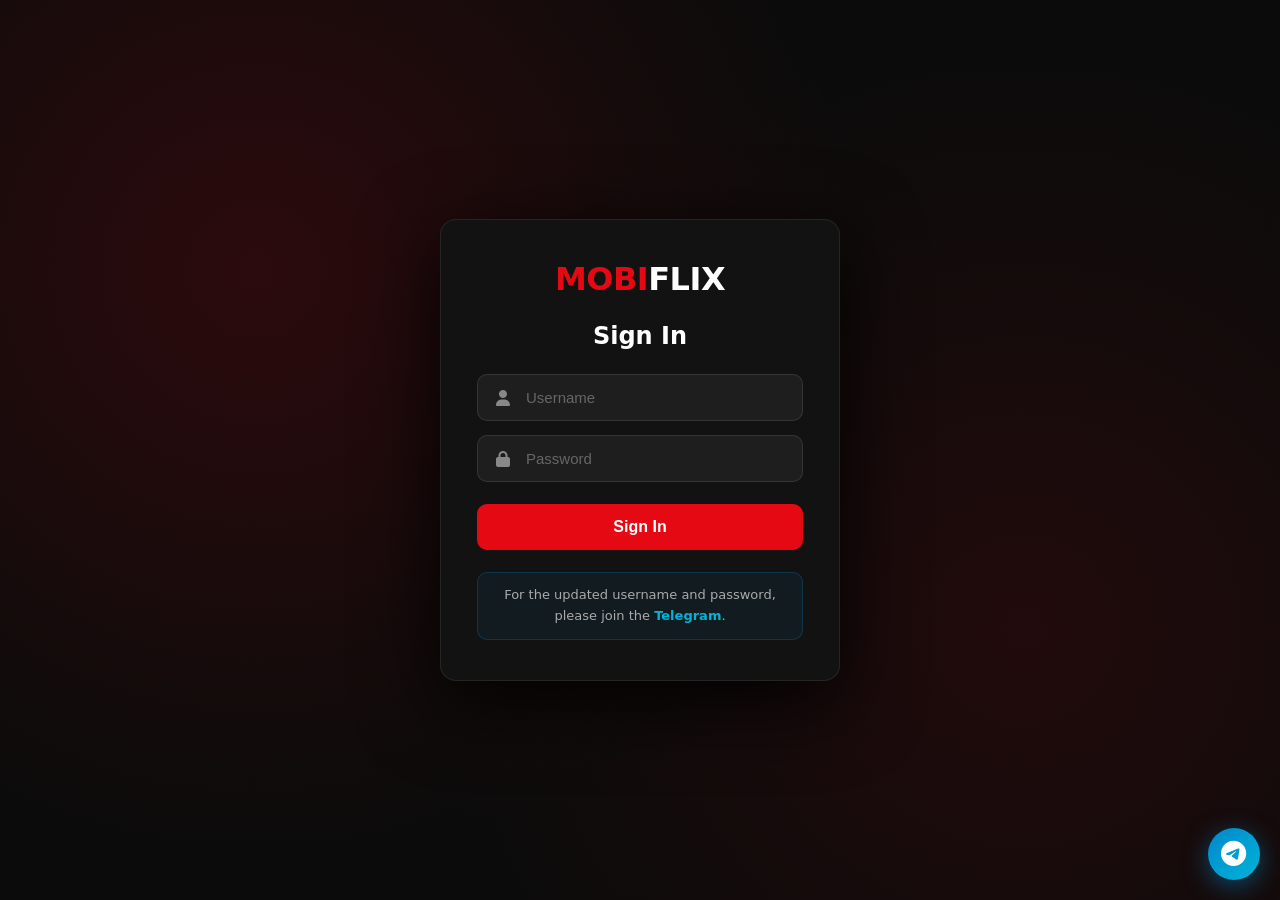
==== index.html @ e8e90b1e "Add files via upload" ====
<!DOCTYPE html>
<html lang="en">
<head>
  <meta charset="UTF-8" />
  <meta name="viewport" content="width=device-width, initial-scale=1.0, viewport-fit=cover"/>
  <meta http-equiv="Cache-Control" content="no-cache, no-store, must-revalidate">
  <meta http-equiv="Pragma" content="no-cache">
  <meta http-equiv="Expires" content="0">
  <title>MobiFlix</title>

  <link rel="stylesheet" href="home.css?v=66">
  <link rel="manifest" href="manifest.json?v=66">
  <link rel="stylesheet" href="https://cdnjs.cloudflare.com/ajax/libs/font-awesome/6.5.1/css/all.min.css">
  <script defer src="auth.js?v=66"></script>
  <script defer src="home.js?v=66"></script>

  <style>
    /* ✅ LOGIN TELEGRAM NOTE */
    .login-telegram-note {
      color: #aaa;
      font-size: 13px;
      text-align: center;
      margin-top: 22px;
      line-height: 1.6;
      padding: 12px 14px;
      background: rgba(0, 136, 204, 0.08);
      border: 1px solid rgba(0, 136, 204, 0.25);
      border-radius: 10px;
    }
    .login-telegram-note a {
      color: #00b4d8;
      font-weight: 700;
      text-decoration: none;
      transition: 0.2s;
    }
    .login-telegram-note a:hover {
      color: #fff;
      text-decoration: underline;
    }

    /* ✅ TELEGRAM FLOAT BUTTON SA LOGIN SCREEN */
    .telegram-float-login {
      position: fixed;
      right: 20px;
      bottom: 20px;
      width: 52px;
      height: 52px;
      border-radius: 50%;
      background: linear-gradient(135deg, #0088cc, #00b4d8);
      display: flex;
      align-items: center;
      justify-content: center;
      color: #fff;
      font-size: 26px;
      text-decoration: none;
      box-shadow: 0 6px 24px rgba(0, 136, 204, 0.5);
      z-index: 100000;
      cursor: pointer;
      transition: transform 0.25s cubic-bezier(0.2, 0, 0, 1), box-shadow 0.25s;
      animation: telegramPulse 2.5s infinite;
    }
    .telegram-float-login:hover {
      transform: scale(1.12);
      box-shadow: 0 10px 34px rgba(0, 136, 204, 0.8), 0 0 0 8px rgba(0, 136, 204, 0.12);
    }
    .telegram-float-login i { margin-left: -1px; }

    /* Itago ang login telegram button kapag naka-login na */
    body:not(.locked) .telegram-float-login { display: none !important; }

    /* Itago ang homepage telegram button kapag naka-lock (login screen) */
    body.locked .telegram-float { display: none !important; }

    @keyframes telegramPulse {
      0%   { box-shadow: 0 6px 24px rgba(0, 136, 204, 0.5), 0 0 0 0 rgba(0, 136, 204, 0.5); }
      70%  { box-shadow: 0 6px 24px rgba(0, 136, 204, 0.5), 0 0 0 14px rgba(0, 136, 204, 0); }
      100% { box-shadow: 0 6px 24px rgba(0, 136, 204, 0.5), 0 0 0 0 rgba(0, 136, 204, 0); }
    }
  </style>

  <script>
    (function() {
      const CURRENT_VERSION = 'v66';
      const CHECK_INTERVAL = 60000;

      async function checkForUpdates() {
        try {
          const res = await fetch('/version.json?t=' + Date.now(), { cache: 'no-store' });
          if (!res.ok) return;
          const data = await res.json();

          if (data.version && data.version !== CURRENT_VERSION) {
            console.log('[MobiFlix] New version:', data.version);
            if ('caches' in window) {
              const cacheNames = await caches.keys();
              await Promise.all(cacheNames.map(name => caches.delete(name)));
            }
            const url = new URL(window.location.href);
            url.searchParams.set('v', data.version);
            window.location.replace(url.toString());
          }
        } catch (e) {}
      }

      checkForUpdates();
      window.addEventListener('focus', checkForUpdates);
      setInterval(checkForUpdates, CHECK_INTERVAL);
    })();
  </script>
</head>

<body>

  <!-- ===== LOGIN SCREEN ===== -->
  <div class="login-screen" id="login-screen">
    <div class="login-bg"></div>
    <div class="login-box">
      <a href="#" class="login-logo">Mobi<span>Flix</span></a>
      <h2>Sign In</h2>
      <form id="login-form">
        <div class="login-field">
          <i class="fa fa-user"></i>
          <input type="text" id="login-username" placeholder="Username" autocomplete="username" />
        </div>
        <div class="login-field">
          <i class="fa fa-lock"></i>
          <input type="password" id="login-password" placeholder="Password" autocomplete="current-password" />
        </div>
        <div class="login-error" id="login-error" style="display:none;"></div>
        <button type="submit" class="login-btn">Sign In</button>
      </form>

      <!-- ✅ TELEGRAM NOTE -->
      <p class="login-telegram-note">
        For the updated username and password, please join the
        <a href="https://telegram.me/mobiflixhub" target="_blank" rel="noopener">Telegram</a>.
      </p>
    </div>
  </div>

  <!-- ===== SNOW EFFECT CONTAINER ===== -->
  <div id="snow-container"></div>

  <!-- ===== FIXED BACK BUTTON (DETAILS MODAL) ===== -->
  <button class="fixed-back-btn" id="details-back-btn" onclick="closeModal()" style="display:none;">
    <i class="fa fa-arrow-left"></i> Back
  </button>

  <!-- ===== BUONG APP ===== -->
  <div id="app-content">

    <!-- ===== NAVBAR ===== -->
    <nav class="navbar">
      <div class="nav-left">
        <a href="index.html" class="logo">Mobi<span>Flix</span></a>
      </div>
      <div class="nav-right">
        <button class="nav-icon-btn" onclick="toggleTheme()" aria-label="Toggle theme">
          <i class="fa fa-moon" id="theme-toggle-icon"></i>
        </button>
        <button class="nav-icon-btn" onclick="openNotifications()" aria-label="Notifications" style="position:relative;">
          <i class="fa fa-bell"></i>
          <span class="notif-badge" id="notif-badge" style="display:none;"></span>
        </button>
        <button class="nav-icon-btn" onclick="openSearchModal()" aria-label="Search">
          <i class="fa fa-search"></i>
        </button>
      </div>
    </nav>

    <!-- ===== HERO BANNER ===== -->
    <div class="hero" id="banner">
      <div class="hero-overlay"></div>
      <div class="hero-content">
        <h1 id="banner-title">Loading...</h1>
        <div class="hero-meta" id="banner-meta">
          <span class="hero-rating" id="banner-rating"></span>
          <span class="hero-year" id="banner-year"></span>
          <span class="hero-type" id="banner-type"></span>
        </div>
        <p class="hero-description" id="banner-description"></p>
        <div class="hero-buttons">
          <button class="btn-play" onclick="playBanner()"><i class="fa fa-play"></i> Play</button>
          <button class="btn-info" onclick="showBannerDetails()"><i class="fa fa-info-circle"></i> More Info</button>
        </div>
      </div>
    </div>

    <!-- ===== CONTENT ROWS ===== -->
    <div class="content">

      <div class="row" id="continue-watching-row" style="display:none;">
        <div class="row-header">
          <h2>▶️ Continue Watching</h2>
        </div>
        <div class="continue-scroll" id="continue-watching-list"></div>
      </div>

      <div class="row providers-row">
        <div class="row-header">
          <h2>📡 Streaming Providers</h2>
        </div>
        <div class="providers-scroll" id="providers-list"></div>
      </div>

      <div class="row">
        <div class="row-header">
          <h2>🔥 Top 10 Movies</h2>
          <button class="view-all-btn" onclick="openViewAll('movies')">View All →</button>
        </div>
        <div class="top10-scroll" id="top10-movies"></div>
      </div>

      <div class="row">
        <div class="row-header">
          <h2>📺 Top 10 TV Series</h2>
          <button class="view-all-btn" onclick="openViewAll('tv')">View All →</button>
        </div>
        <div class="top10-scroll" id="top10-tv"></div>
      </div>

      <div class="row">
        <div class="row-header">
          <h2>🇰🇷 Newest Korean Series</h2>
          <button class="view-all-btn" onclick="openViewAll('kdrama')">View All →</button>
        </div>
        <div class="top10-scroll" id="top10-kdrama"></div>
      </div>

    </div>

    <!-- ===== VIEW ALL PAGE ===== -->
    <div class="view-all-page" id="view-all-page">
      <div class="view-all-header">
        <button class="back-btn" onclick="closeViewAll()"><i class="fa fa-arrow-left"></i> Back</button>
        <h2 id="view-all-title">Movies</h2>
        <button class="filter-btn" onclick="toggleFilters('view-all')">
          <i class="fa fa-sliders"></i> Filters
        </button>
      </div>

      <div class="filter-panel" id="view-all-filter-panel" style="display:none;">
        <div class="filter-grid">
          <div class="filter-group">
            <label>Year</label>
            <select id="filter-year">
              <option value="">Any Year</option>
              <option value="2026">2026</option>
              <option value="2025">2025</option>
              <option value="2024">2024</option>
              <option value="2023">2023</option>
              <option value="2022">2022</option>
              <option value="2021">2021</option>
              <option value="2020">2020</option>
              <option value="2019">2019</option>
              <option value="2018">2018</option>
              <option value="2017">2017</option>
              <option value="2016">2016</option>
              <option value="2015">2015</option>
              <option value="2014">2014</option>
              <option value="2013">2013</option>
              <option value="2012">2012</option>
              <option value="2011">2011</option>
              <option value="2010">2010</option>
              <option value="2009">2009</option>
              <option value="2008">2008</option>
              <option value="2007">2007</option>
              <option value="2006">2006</option>
              <option value="2005">2005</option>
              <option value="2004">2004</option>
              <option value="2003">2003</option>
              <option value="2002">2002</option>
              <option value="2001">2001</option>
              <option value="2000">2000</option>
            </select>
          </div>
          <div class="filter-group">
            <label>Genre</label>
            <select id="filter-genre">
              <option value="">All Genres</option>
              <option value="28">Action</option>
              <option value="12">Adventure</option>
              <option value="16">Animation</option>
              <option value="35">Comedy</option>
              <option value="80">Crime</option>
              <option value="18">Drama</option>
              <option value="10751">Family</option>
              <option value="14">Fantasy</option>
              <option value="36">History</option>
              <option value="27">Horror</option>
              <option value="9648">Mystery</option>
              <option value="10749">Romance</option>
              <option value="878">Sci-Fi</option>
              <option value="53">Thriller</option>
              <option value="10752">War</option>
              <option value="37">Western</option>
            </select>
          </div>
          <div class="filter-group">
            <label>Country</label>
            <select id="filter-country">
              <option value="">All Countries</option>
            </select>
          </div>
          <div class="filter-group">
            <label>Sort By</label>
            <select id="filter-sort">
              <option value="popularity.desc">Most Popular (Default)</option>
              <option value="primary_release_date.desc">Newest to Oldest</option>
              <option value="primary_release_date.asc">Oldest to Newest</option>
              <option value="vote_average.desc">Highest Rated</option>
              <option value="vote_average.asc">Lowest Rated</option>
            </select>
          </div>
        </div>
        <div class="filter-actions">
          <button class="filter-apply-btn" onclick="applyFilters('view-all')">
            <i class="fa fa-check"></i> Apply
          </button>
          <button class="filter-clear-btn" onclick="clearFilters('view-all')">
            <i class="fa fa-times"></i> Clear
          </button>
        </div>
      </div>

      <div class="view-all-grid" id="view-all-grid"></div>
      <div class="view-all-loading" id="view-all-loading" style="display:none;">
        <i class="fa fa-spinner fa-spin"></i> Loading more...
      </div>
      <div class="view-all-end" id="view-all-end" style="display:none;">
        🎬 You've reached the end
      </div>
    </div>

    <!-- ===== VIVAMAX PAGE ===== -->
    <div class="view-all-page" id="vivamax-page">
      <div class="view-all-header">
        <button class="back-btn" onclick="closeVivamaxPage()"><i class="fa fa-arrow-left"></i> Back</button>
        <h2>🔞 Vivamax Movies</h2>
        <button class="filter-btn" onclick="toggleFilters('vivamax')">
          <i class="fa fa-sliders"></i> Filters
        </button>
      </div>

      <div class="filter-panel" id="vivamax-filter-panel" style="display:none;">
        <div class="filter-grid">
          <div class="filter-group">
            <label>Year</label>
            <select id="vivamax-filter-year">
              <option value="">Any Year</option>
              <option value="2026">2026</option>
              <option value="2025">2025</option>
              <option value="2024">2024</option>
              <option value="2023">2023</option>
              <option value="2022">2022</option>
              <option value="2021">2021</option>
              <option value="2020">2020</option>
              <option value="2019">2019</option>
              <option value="2018">2018</option>
              <option value="2017">2017</option>
              <option value="2016">2016</option>
              <option value="2015">2015</option>
              <option value="2014">2014</option>
              <option value="2013">2013</option>
              <option value="2012">2012</option>
              <option value="2011">2011</option>
              <option value="2010">2010</option>
              <option value="2009">2009</option>
              <option value="2008">2008</option>
              <option value="2007">2007</option>
              <option value="2006">2006</option>
              <option value="2005">2005</option>
              <option value="2004">2004</option>
              <option value="2003">2003</option>
              <option value="2002">2002</option>
              <option value="2001">2001</option>
              <option value="2000">2000</option>
            </select>
          </div>
          <div class="filter-group">
            <label>Genre</label>
            <select id="vivamax-filter-genre">
              <option value="">All Genres</option>
              <option value="28">Action</option>
              <option value="12">Adventure</option>
              <option value="16">Animation</option>
              <option value="35">Comedy</option>
              <option value="80">Crime</option>
              <option value="18">Drama</option>
              <option value="10751">Family</option>
              <option value="14">Fantasy</option>
              <option value="36">History</option>
              <option value="27">Horror</option>
              <option value="9648">Mystery</option>
              <option value="10749">Romance</option>
              <option value="878">Sci-Fi</option>
              <option value="53">Thriller</option>
              <option value="10752">War</option>
              <option value="37">Western</option>
            </select>
          </div>
          <div class="filter-group">
            <label>Country</label>
            <select id="vivamax-filter-country">
              <option value="">All Countries</option>
            </select>
          </div>
          <div class="filter-group">
            <label>Sort By</label>
            <select id="vivamax-filter-sort">
              <option value="primary_release_date.desc">Newest to Oldest (Default)</option>
              <option value="primary_release_date.asc">Oldest to Newest</option>
              <option value="popularity.desc">Popularity</option>
              <option value="vote_average.desc">Highest Rated</option>
            </select>
          </div>
        </div>
        <div class="filter-actions">
          <button class="filter-apply-btn" onclick="applyFilters('vivamax')">
            <i class="fa fa-check"></i> Apply
          </button>
          <button class="filter-clear-btn" onclick="clearFilters('vivamax')">
            <i class="fa fa-times"></i> Clear
          </button>
        </div>
      </div>

      <div class="view-all-grid" id="vivamax-page-grid"></div>
      <div class="view-all-loading" id="vivamax-page-loading" style="display:none;">
        <i class="fa fa-spinner fa-spin"></i> Loading more...
      </div>
      <div class="view-all-end" id="vivamax-page-end" style="display:none;">
        🎬 You've reached the end
      </div>
    </div>

    <!-- ===== GENRE PAGE ===== -->
    <div class="view-all-page" id="genre-page">
      <div class="view-all-header">
        <button class="back-btn" onclick="closeGenrePage()"><i class="fa fa-arrow-left"></i> Back</button>
        <h2 id="genre-page-title">Genre</h2>
        <button class="filter-btn" onclick="toggleFilters('genre')">
          <i class="fa fa-sliders"></i> Filters
        </button>
      </div>

      <div class="filter-panel" id="genre-filter-panel" style="display:none;">
        <div class="filter-grid">
          <div class="filter-group">
            <label>Year</label>
            <select id="genre-filter-year">
              <option value="">Any Year</option>
              <option value="2026">2026</option>
              <option value="2025">2025</option>
              <option value="2024">2024</option>
              <option value="2023">2023</option>
              <option value="2022">2022</option>
              <option value="2021">2021</option>
              <option value="2020">2020</option>
              <option value="2019">2019</option>
              <option value="2018">2018</option>
              <option value="2017">2017</option>
              <option value="2016">2016</option>
              <option value="2015">2015</option>
              <option value="2014">2014</option>
              <option value="2013">2013</option>
              <option value="2012">2012</option>
              <option value="2011">2011</option>
              <option value="2010">2010</option>
              <option value="2009">2009</option>
              <option value="2008">2008</option>
              <option value="2007">2007</option>
              <option value="2006">2006</option>
              <option value="2005">2005</option>
              <option value="2004">2004</option>
              <option value="2003">2003</option>
              <option value="2002">2002</option>
              <option value="2001">2001</option>
              <option value="2000">2000</option>
            </select>
          </div>
          <div class="filter-group">
            <label>Country</label>
            <select id="genre-filter-country">
              <option value="">All Countries</option>
            </select>
          </div>
          <div class="filter-group">
            <label>Sort By</label>
            <select id="genre-filter-sort">
              <option value="popularity.desc">Popularity (Default)</option>
              <option value="primary_release_date.desc">Newest to Oldest</option>
              <option value="primary_release_date.asc">Oldest to Newest</option>
              <option value="vote_average.desc">Highest Rated</option>
              <option value="vote_average.asc">Lowest Rated</option>
            </select>
          </div>
        </div>
        <div class="filter-actions">
          <button class="filter-apply-btn" onclick="applyFilters('genre')">
            <i class="fa fa-check"></i> Apply
          </button>
          <button class="filter-clear-btn" onclick="clearFilters('genre')">
            <i class="fa fa-times"></i> Clear
          </button>
        </div>
      </div>

      <div class="view-all-grid" id="genre-page-grid"></div>
      <div class="view-all-loading" id="genre-page-loading" style="display:none;">
        <i class="fa fa-spinner fa-spin"></i> Loading more...
      </div>
      <div class="view-all-end" id="genre-page-end" style="display:none;">
        🎬 You've reached the end
      </div>
    </div>

    <!-- ===== ONGOING TV PAGE ===== -->
    <div class="view-all-page" id="ongoing-page">
      <div class="view-all-header">
        <button class="back-btn" onclick="closeOngoingPage()"><i class="fa fa-arrow-left"></i> Back</button>
        <h2>🔴 Ongoing TV Shows</h2>
      </div>
      <div class="view-all-grid" id="ongoing-page-grid"></div>
      <div class="view-all-loading" id="ongoing-page-loading" style="display:none;">
        <i class="fa fa-spinner fa-spin"></i> Loading more...
      </div>
      <div class="view-all-end" id="ongoing-page-end" style="display:none;">
        📺 You've reached the end
      </div>
    </div>

    <!-- ===== COMPLETED TV PAGE ===== -->
    <div class="view-all-page" id="completed-page">
      <div class="view-all-header">
        <button class="back-btn" onclick="closeCompletedPage()"><i class="fa fa-arrow-left"></i> Back</button>
        <h2>✅ Completed TV Shows</h2>
      </div>
      <div class="view-all-grid" id="completed-page-grid"></div>
      <div class="view-all-loading" id="completed-page-loading" style="display:none;">
        <i class="fa fa-spinner fa-spin"></i> Loading more...
      </div>
      <div class="view-all-end" id="completed-page-end" style="display:none;">
        📺 You've reached the end
      </div>
    </div>

    <!-- ===== PROVIDER PAGE ===== -->
    <div class="view-all-page" id="provider-page">
      <div class="view-all-header">
        <button class="back-btn" onclick="closeProviderPage()"><i class="fa fa-arrow-left"></i> Back</button>
        <h2 id="provider-page-title">Provider</h2>
        <button class="filter-btn" onclick="toggleFilters('provider')">
          <i class="fa fa-sliders"></i> Filters
        </button>
      </div>

      <div class="filter-panel" id="provider-filter-panel" style="display:none;">
        <div class="filter-grid">
          <div class="filter-group">
            <label>Year</label>
            <select id="provider-filter-year">
              <option value="">Any Year</option>
              <option value="2026">2026</option>
              <option value="2025">2025</option>
              <option value="2024">2024</option>
              <option value="2023">2023</option>
              <option value="2022">2022</option>
              <option value="2021">2021</option>
              <option value="2020">2020</option>
              <option value="2019">2019</option>
              <option value="2018">2018</option>
              <option value="2017">2017</option>
              <option value="2016">2016</option>
              <option value="2015">2015</option>
              <option value="2014">2014</option>
              <option value="2013">2013</option>
              <option value="2012">2012</option>
              <option value="2011">2011</option>
              <option value="2010">2010</option>
              <option value="2009">2009</option>
              <option value="2008">2008</option>
              <option value="2007">2007</option>
              <option value="2006">2006</option>
              <option value="2005">2005</option>
              <option value="2004">2004</option>
              <option value="2003">2003</option>
              <option value="2002">2002</option>
              <option value="2001">2001</option>
              <option value="2000">2000</option>
            </select>
          </div>
          <div class="filter-group">
            <label>Genre</label>
            <select id="provider-filter-genre">
              <option value="">All Genres</option>
              <option value="28">Action</option>
              <option value="12">Adventure</option>
              <option value="16">Animation</option>
              <option value="35">Comedy</option>
              <option value="80">Crime</option>
              <option value="18">Drama</option>
              <option value="10751">Family</option>
              <option value="14">Fantasy</option>
              <option value="36">History</option>
              <option value="27">Horror</option>
              <option value="9648">Mystery</option>
              <option value="10749">Romance</option>
              <option value="878">Sci-Fi</option>
              <option value="53">Thriller</option>
              <option value="10752">War</option>
              <option value="37">Western</option>
            </select>
          </div>
          <div class="filter-group">
            <label>Country</label>
            <select id="provider-filter-country">
              <option value="">All Countries</option>
            </select>
          </div>
          <div class="filter-group">
            <label>Sort By</label>
            <select id="provider-filter-sort">
              <option value="popularity.desc">Popularity (Default)</option>
              <option value="primary_release_date.desc">Newest to Oldest</option>
              <option value="primary_release_date.asc">Oldest to Newest</option>
              <option value="vote_average.desc">Highest Rated</option>
              <option value="vote_average.asc">Lowest Rated</option>
            </select>
          </div>
        </div>
        <div class="filter-actions">
          <button class="filter-apply-btn" onclick="applyFilters('provider')">
            <i class="fa fa-check"></i> Apply
          </button>
          <button class="filter-clear-btn" onclick="clearFilters('provider')">
            <i class="fa fa-times"></i> Clear
          </button>
        </div>
      </div>

      <div class="view-all-grid" id="provider-page-grid"></div>
      <div class="view-all-loading" id="provider-page-loading" style="display:none;">
        <i class="fa fa-spinner fa-spin"></i> Loading more...
      </div>
      <div class="view-all-end" id="provider-page-end" style="display:none;">
        🎬 You've reached the end
      </div>
    </div>

    <!-- ===== MY LIST PAGE ===== -->
    <div class="my-list-page" id="my-list-page">
      <div class="view-all-header">
        <button class="back-btn" onclick="closeMyListPage()"><i class="fa fa-arrow-left"></i> Back</button>
        <h2>🔖 My List</h2>
      </div>
      <div class="my-list-grid" id="my-list-grid"></div>
      <div class="my-list-empty" id="my-list-empty" style="display:none;">
        <i class="fa fa-bookmark-o"></i>
        <p>You haven't added anything to your list yet.</p>
        <p style="font-size: 13px; color: #666; margin-top: 8px;">Go to any movie and click "Add to List".</p>
      </div>
    </div>

    <!-- ===== GENRE PAGE (dating "More") ===== -->
    <div class="more-page" id="more-page">
      <div class="view-all-header">
        <button class="back-btn" onclick="closeMorePage()"><i class="fa fa-arrow-left"></i> Back</button>
        <h2>🎭 Genres</h2>
      </div>
      <div class="more-list" id="more-genres-list"></div>
    </div>

    <!-- ===== USER PROFILE PAGE ===== -->
    <div class="user-profile-page" id="user-profile-page">
      <div class="view-all-header">
        <button class="back-btn" onclick="closeUserProfile()"><i class="fa fa-arrow-left"></i> Back</button>
        <h2>👤 Profile</h2>
      </div>

      <div class="profile-header">
        <div class="profile-avatar">
          <i class="fa fa-user"></i>
        </div>
        <div class="profile-info">
          <h3 id="profile-username">User</h3>
          <p>MobiFlix Member</p>
        </div>
      </div>

      <div class="profile-section">
        <h3 class="profile-section-title">
          <i class="fa fa-history"></i> Watch History
        </h3>
        <div class="history-grid" id="history-grid"></div>
        <div class="history-empty" id="history-empty" style="display:none;">
          <i class="fa fa-film"></i>
          <p>You haven't watched anything yet.</p>
          <p style="font-size: 12px; color: #666; margin-top: 6px;">Start watching to see your history here.</p>
        </div>
        <button class="clear-history-btn" id="clear-history-btn" onclick="clearHistory()" style="display:none;">
          <i class="fa fa-trash"></i> Clear History
        </button>
      </div>

      <div class="profile-section">
        <h3 class="profile-section-title">
          <i class="fa fa-palette"></i> Theme
        </h3>
        <div class="theme-options" id="theme-options">
          <div class="theme-option active" data-theme="default" onclick="setTheme('default')">
            <div class="theme-preview theme-preview-default"></div>
            <span>Dark</span>
          </div>
          <div class="theme-option" data-theme="light" onclick="setTheme('light')">
            <div class="theme-preview theme-preview-light"></div>
            <span>Light</span>
          </div>
          <div class="theme-option" data-theme="dark-blue" onclick="setTheme('dark-blue')">
            <div class="theme-preview theme-preview-blue"></div>
            <span>Blue</span>
          </div>
          <div class="theme-option" data-theme="dark-purple" onclick="setTheme('dark-purple')">
            <div class="theme-preview theme-preview-purple"></div>
            <span>Purple</span>
          </div>
        </div>
      </div>

      <div class="profile-section">
        <h3 class="profile-section-title">
          <i class="fa fa-bell"></i> Notifications
        </h3>
        <label class="switch-row">
          <span>New release & episode alerts</span>
          <input type="checkbox" id="notif-toggle" onchange="toggleNotifications()" checked>
          <span class="switch"></span>
        </label>
      </div>

      <div class="profile-section">
        <button class="profile-logout-btn" onclick="handleLogout()">
          <i class="fa fa-sign-out-alt"></i> Log Out
        </button>
      </div>

    </div>

    <!-- ===== SEARCH PAGE ===== -->
    <div class="search-modal" id="search-modal">
      <div class="view-all-header">
        <button class="back-btn" onclick="closeSearchModal()"><i class="fa fa-arrow-left"></i> Back</button>
        <h2>Search</h2>
      </div>
      <div class="search-container">
        <i class="fa fa-search"></i>
        <input type="text" id="search-input" placeholder="Search for a movie or TV show..." oninput="searchTMDB()" />
      </div>
      <div class="results" id="search-results"></div>
    </div>

    <!-- ===== NOTIFICATIONS PANEL ===== -->
    <div class="notif-panel" id="notif-panel">
      <div class="notif-header">
        <h2>🔔 Notifications</h2>
        <button class="notif-close-btn" onclick="closeNotifications()">
          <i class="fa fa-times"></i>
        </button>
      </div>
      <div class="notif-list" id="notif-list"></div>
      <div class="notif-empty" id="notif-empty" style="display:none;">
        <i class="fa fa-bell-slash"></i>
        <p>No notifications yet.</p>
      </div>
    </div>

    <!-- ===== DETAILS MODAL ===== -->
    <div class="modal" id="modal">
      <div class="modal-content">

        <div class="details-view" id="details-view">
          <div class="details-poster">
            <img id="modal-poster" src="" alt="" />
            <div class="details-poster-overlay"></div>
          </div>

          <div class="details-body">
            <h2 id="modal-title"></h2>

            <div class="details-meta">
              <span class="details-rating" id="modal-rating-num"></span>
              <span class="details-sep">|</span>
              <span class="details-year" id="modal-year-num"></span>
              <span class="details-sep">|</span>
              <span class="details-runtime" id="modal-runtime"></span>
            </div>

            <div class="details-genres" id="modal-genres" style="display:flex; flex-wrap:wrap; gap:8px; justify-content:center; margin-bottom:18px;"></div>

            <div class="details-buttons">
              <button class="btn-play-now" onclick="playNow()">
                <i class="fa fa-play"></i> Play Now
              </button>
              <button class="btn-trailer" onclick="playTrailer()" id="btn-trailer" style="display:none;">
                <i class="fa fa-film"></i> Trailer
              </button>
            </div>

            <p class="details-description" id="modal-description"></p>

            <div class="episodes-section" id="episodes-section" style="display:none;">
              <h3 class="section-title">📺 Episodes</h3>
              <div class="season-selector" id="season-selector"></div>
              <div class="episodes-list" id="episodes-list"></div>
            </div>

            <div class="cast-section" id="cast-section">
              <h3 class="section-title">🎭 Cast</h3>
              <div class="cast-scroll" id="cast-list"></div>
            </div>

            <div class="similar-section" id="similar-section">
              <h3 class="section-title">✨ You May Also Like</h3>
              <div class="similar-scroll" id="similar-list"></div>
            </div>

          </div>
        </div>

      </div>
    </div>

    <!-- ===== FOOTER ===== -->
    <footer class="footer">
      <div class="footer-content">
        <p>&copy; 2026 MobiFlix. All rights reserved.</p>
        <div class="footer-links">
          <a href="#">Disclaimer</a>
          <a href="#">About Us</a>
          <a href="#">Contact Us</a>
        </div>
      </div>
    </footer>

  </div><!-- /#app-content -->

  <!-- ===== BOTTOM NAVIGATION BAR ===== -->
  <div class="bottom-nav">
    <a class="bottom-nav-item active" onclick="goHome()">
      <i class="fa fa-home"></i>
      <span>Home</span>
    </a>
    <a class="bottom-nav-item" onclick="openMoviesPage()">
      <i class="fa fa-film"></i>
      <span>Movies</span>
    </a>
    <a class="bottom-nav-item" onclick="openSeriesPage()">
      <i class="fa fa-tv"></i>
      <span>Series</span>
    </a>
    <a class="bottom-nav-item" onclick="openMorePage()">
      <i class="fa fa-masks-theater"></i>
      <span>Genre</span>
    </a>
    <a class="bottom-nav-item" onclick="openUserProfile()">
      <i class="fa fa-user"></i>
      <span>Profile</span>
    </a>
  </div>

  <!-- ===== TELEGRAM FLOAT BUTTON (HOMEPAGE) ===== -->
  <a href="https://telegram.me/mobiflixhub" target="_blank" rel="noopener" class="telegram-float" aria-label="Join our Telegram group">
    <i class="fa-brands fa-telegram"></i>
  </a>

  <!-- ===== TELEGRAM FLOAT BUTTON (LOGIN SCREEN) ===== -->
  <a href="https://telegram.me/mobiflixhub" target="_blank" rel="noopener" class="telegram-float-login" aria-label="Join our Telegram group">
    <i class="fa-brands fa-telegram"></i>
  </a>

</body>
</html>
---- home.css ----
/* ===== RESET & BASE ===== */
* { margin: 0; padding: 0; box-sizing: border-box; }

body {
  font-family: 'Segoe UI', system-ui, -apple-system, sans-serif;
  background: #0b0b0b;
  color: #e5e5e5;
  overflow-x: hidden;
  padding-bottom: 120px;
}

/* ===== NAVBAR ===== */
.navbar {
  position: fixed;
  top: 0; left: 0; right: 0;
  display: flex;
  justify-content: space-between;
  align-items: center;
  padding: 16px 40px;
  background: linear-gradient(180deg, rgba(0,0,0,0.95) 0%, rgba(0,0,0,0.7) 70%, transparent 100%);
  z-index: 100;
}

.nav-left { display: flex; align-items: center; gap: 32px; }

.logo {
  color: #e50914;
  font-size: 26px;
  font-weight: 800;
  letter-spacing: -0.5px;
  text-decoration: none;
  text-transform: uppercase;
}
.logo span { color: #ffffff; }

/* ===== NAV ICON BUTTONS ===== */
.nav-right {
  display: flex;
  align-items: center;
  gap: 10px;
}

.nav-icon-btn {
  background: rgba(255,255,255,0.08);
  border: 1px solid rgba(255,255,255,0.12);
  color: #fff;
  width: 42px;
  height: 42px;
  border-radius: 50%;
  cursor: pointer;
  transition: 0.2s;
  display: flex;
  align-items: center;
  justify-content: center;
  font-size: 16px;
  position: relative;
}
.nav-icon-btn:hover {
  background: #e50914;
  border-color: #e50914;
  transform: scale(1.08);
}

.notif-badge {
  position: absolute;
  top: -4px;
  right: -4px;
  background: #e50914;
  color: #fff;
  font-size: 10px;
  font-weight: 700;
  min-width: 18px;
  height: 18px;
  border-radius: 9px;
  display: flex;
  align-items: center;
  justify-content: center;
  padding: 0 4px;
  border: 2px solid #0b0b0b;
}

/* ===== BOTTOM NAVIGATION ===== */
.bottom-nav {
  position: fixed;
  bottom: 0; left: 0; right: 0;
  height: 64px;
  background: #141414;
  border-top: 1px solid rgba(255,255,255,0.08);
  display: flex;
  align-items: center;
  justify-content: space-around;
  z-index: 9999;
  box-shadow: 0 -8px 30px rgba(0,0,0,0.8);
}

.bottom-nav-item {
  display: flex;
  flex-direction: column;
  align-items: center;
  gap: 4px;
  color: #888;
  text-decoration: none;
  font-size: 10px;
  font-weight: 500;
  padding: 8px 6px;
  cursor: pointer;
  transition: 0.2s;
  flex: 1;
  text-align: center;
}

.bottom-nav-item i { font-size: 18px; }

.bottom-nav-item:hover,
.bottom-nav-item.active { color: #e50914; }

/* ===== HERO ===== */
.hero {
  position: relative;
  height: 90vh;
  min-height: 600px;
  background-size: cover;
  background-position: center 20%;
  display: flex;
  align-items: flex-end;
  padding: 0 60px 100px;
  transition: background-image 0.8s ease;
}

.hero-overlay {
  position: absolute;
  inset: 0;
  background:
    linear-gradient(0deg, #0b0b0b 0%, rgba(11,11,11,0.7) 30%, transparent 70%),
    linear-gradient(90deg, rgba(11,11,11,0.9) 0%, transparent 50%);
  pointer-events: none;
}

.hero-content {
  position: relative;
  z-index: 2;
  max-width: 650px;
  animation: heroFadeIn 0.8s ease;
}

@keyframes heroFadeIn {
  from { opacity: 0; transform: translateY(30px); }
  to { opacity: 1; transform: translateY(0); }
}

.hero-content h1 {
  font-size: 64px;
  font-weight: 900;
  color: #fff;
  margin-bottom: 20px;
  line-height: 1.05;
  letter-spacing: -1.5px;
  text-shadow: 0 4px 30px rgba(0,0,0,0.9);
}

.hero-buttons { display: flex; gap: 14px; flex-wrap: wrap; }

.btn-play {
  padding: 14px 36px;
  border: none;
  border-radius: 8px;
  font-size: 16px;
  font-weight: 700;
  cursor: pointer;
  transition: all 0.25s cubic-bezier(0.2, 0, 0, 1);
  display: flex;
  align-items: center;
  gap: 10px;
  background: #fff;
  color: #0b0b0b;
  box-shadow: 0 4px 20px rgba(255,255,255,0.15);
}
.btn-play:hover {
  background: #e50914;
  color: #fff;
  transform: scale(1.05);
  box-shadow: 0 8px 30px rgba(229,9,20,0.4);
}

.btn-info {
  padding: 14px 32px;
  border: 2px solid rgba(255,255,255,0.3);
  border-radius: 8px;
  background: rgba(255,255,255,0.1);
  backdrop-filter: blur(10px);
  color: #fff;
  font-size: 16px;
  font-weight: 600;
  cursor: pointer;
  transition: all 0.25s;
  display: flex;
  align-items: center;
  gap: 10px;
}
.btn-info:hover {
  background: rgba(255,255,255,0.2);
  border-color: #fff;
  transform: scale(1.03);
}

.hero-meta { display: flex; align-items: center; gap: 14px; margin-bottom: 14px; flex-wrap: wrap; }
.hero-rating { color: #f5c518; font-size: 16px; font-weight: 600; display: flex; align-items: center; gap: 4px; }
.hero-year { color: #ccc; font-size: 15px; }
.hero-type {
  background: #e50914; color: #fff;
  font-size: 11px; font-weight: 700;
  padding: 3px 10px; border-radius: 4px;
  text-transform: uppercase; letter-spacing: 0.5px;
}

.hero-description {
  color: #ddd; font-size: 17px; line-height: 1.6;
  margin-bottom: 28px; max-width: 600px;
  display: -webkit-box; -webkit-line-clamp: 3;
  -webkit-box-orient: vertical; overflow: hidden;
  text-shadow: 0 2px 12px rgba(0,0,0,0.9);
}

/* ===== CONTENT ===== */
.content { position: relative; z-index: 3; margin-top: -80px; padding: 0 40px 60px; }

.row { margin-bottom: 44px; }

.row-header {
  display: flex;
  justify-content: space-between;
  align-items: center;
  margin-bottom: 18px;
}

.row h2 {
  font-size: 24px;
  font-weight: 700;
  color: #fff;
  display: flex;
  align-items: center;
  gap: 12px;
}

.row h2::before {
  content: '';
  width: 4px;
  height: 24px;
  background: #e50914;
  border-radius: 2px;
  display: inline-block;
}

.view-all-btn {
  background: transparent; color: #aaa;
  border: 1px solid rgba(255,255,255,0.1);
  padding: 6px 16px; border-radius: 60px;
  font-size: 13px; font-weight: 500;
  cursor: pointer; transition: 0.2s;
  white-space: nowrap;
}
.view-all-btn:hover { background: #e50914; color: #fff; border-color: #e50914; }

/* ===== CONTINUE WATCHING ===== */
.continue-scroll {
  display: flex;
  gap: 14px;
  overflow-x: auto;
  padding: 12px 0 20px;
  scroll-behavior: smooth;
  -webkit-overflow-scrolling: touch;
  scrollbar-width: thin;
  scrollbar-color: #333 transparent;
}
.continue-scroll::-webkit-scrollbar { height: 4px; }
.continue-scroll::-webkit-scrollbar-thumb { background: #333; border-radius: 4px; }

.continue-card {
  flex-shrink: 0;
  width: 220px;
  cursor: pointer;
  transition: transform 0.3s;
  position: relative;
}
.continue-card:hover { transform: translateY(-4px); }

.continue-card img {
  width: 100%;
  aspect-ratio: 16 / 9;
  object-fit: cover;
  border-radius: 10px;
  background: #1a1a1a;
  box-shadow: 0 4px 15px rgba(0,0,0,0.4);
  transition: box-shadow 0.3s;
}
.continue-card:hover img {
  box-shadow: 0 12px 40px rgba(0,0,0,0.8), 0 0 30px rgba(229,9,20,0.3);
}

.continue-progress {
  position: absolute;
  bottom: 62px;
  left: 8px;
  right: 8px;
  height: 4px;
  background: rgba(255,255,255,0.2);
  border-radius: 2px;
  overflow: hidden;
}
.continue-progress-bar {
  height: 100%;
  background: #e50914;
  border-radius: 2px;
  transition: width 0.3s;
}

.continue-title {
  font-size: 13px;
  font-weight: 600;
  color: #fff;
  margin-top: 8px;
  display: -webkit-box;
  -webkit-line-clamp: 1;
  -webkit-box-orient: vertical;
  overflow: hidden;
}

.continue-subtitle {
  font-size: 11px;
  color: #888;
  margin-top: 2px;
}

/* ===== HORIZONTAL SCROLL ===== */
.horizontal-scroll {
  display: flex;
  gap: 14px;
  overflow-x: auto;
  padding: 12px 0 20px;
  scroll-behavior: smooth;
  -webkit-overflow-scrolling: touch;
  scrollbar-width: thin;
  scrollbar-color: #333 transparent;
}
.horizontal-scroll::-webkit-scrollbar { height: 4px; }
.horizontal-scroll::-webkit-scrollbar-track { background: transparent; }
.horizontal-scroll::-webkit-scrollbar-thumb { background: #333; border-radius: 4px; }
.horizontal-scroll::-webkit-scrollbar-thumb:hover { background: #e50914; }

/* ===== POSTER WRAPPER + STAR RATING (nasa LOOB ng poster) ===== */
.poster-wrapper {
  position: relative;
  flex-shrink: 0;
  width: 180px;
  cursor: pointer;
  transition: transform 0.35s cubic-bezier(0.2, 0, 0, 1), box-shadow 0.35s;
  border-radius: 10px;
  overflow: hidden;
  background: #1a1a1a;
  box-shadow: 0 4px 15px rgba(0,0,0,0.4);
  /* ✅ GPU acceleration para smooth ang hover at scroll */
  will-change: transform;
  transform: translateZ(0);
  backface-visibility: hidden;
}

.poster-wrapper img {
  width: 100%;
  aspect-ratio: 2 / 3;
  object-fit: cover;
  display: block;
  border-radius: 10px;
  background: #1a1a1a;
  content-visibility: auto;
}

.poster-wrapper:hover {
  transform: scale(1.08) translateY(-6px);
  box-shadow: 0 20px 50px rgba(0,0,0,0.9), 0 0 40px rgba(229,9,20,0.25);
  z-index: 5;
}

/* ✅ Rating badge sa loob ng poster (ibabang kaliwang corner) */
.poster-rating {
  position: absolute;
  bottom: 8px;
  left: 8px;
  display: flex;
  align-items: center;
  gap: 4px;
  padding: 4px 8px;
  background: rgba(0,0,0,0.75);
  color: #f5c518;
  font-size: 11px;
  font-weight: 700;
  line-height: 1;
  border-radius: 6px;
  backdrop-filter: blur(8px);
  -webkit-backdrop-filter: blur(8px);
  box-shadow: 0 2px 8px rgba(0,0,0,0.5);
  pointer-events: none;
  z-index: 3;
}
.poster-rating .fa-star {
  font-size: 11px;
  color: #f5c518;
}
.poster-rating .rating-number {
  color: #fff;
  font-size: 11px;
  font-weight: 700;
}

/* ===== TOP 10 ROW ===== */
.top10-scroll {
  display: flex;
  gap: 8px;
  overflow-x: auto;
  padding: 12px 0 20px;
  scrollbar-width: none;
  -webkit-overflow-scrolling: touch;
}
.top10-scroll::-webkit-scrollbar { display: none; }

.top10-item {
  position: relative;
  flex-shrink: 0;
  display: flex;
  align-items: center;
  cursor: pointer;
  transition: transform 0.3s;
  padding-right: 12px;
}
.top10-item:hover { transform: scale(1.08); }

.top10-number {
  font-size: 120px;
  font-weight: 900;
  color: #0b0b0b;
  -webkit-text-stroke: 3px #555;
  line-height: 0.8;
  margin-right: -20px;
  z-index: 1;
  font-family: 'Arial Black', 'Segoe UI', sans-serif;
  letter-spacing: -8px;
  pointer-events: none;
}

.top10-poster-wrap {
  position: relative;
  border-radius: 8px;
  overflow: hidden;
  background: #1a1a1a;
  box-shadow: 0 8px 30px rgba(0,0,0,0.7);
  z-index: 2;
}

.top10-poster-wrap img {
  width: 140px;
  aspect-ratio: 2/3;
  object-fit: cover;
  display: block;
  border-radius: 8px;
}

/* ===== STREAMING PROVIDERS ROW ===== */
.providers-row { margin-top: 10px; margin-bottom: 44px; }

.providers-scroll {
  display: flex;
  gap: 16px;
  overflow-x: auto;
  padding: 8px 0 16px;
  -webkit-overflow-scrolling: touch;
  scrollbar-width: thin;
  scrollbar-color: #333 transparent;
}
.providers-scroll::-webkit-scrollbar { height: 4px; }
.providers-scroll::-webkit-scrollbar-track { background: transparent; }
.providers-scroll::-webkit-scrollbar-thumb { background: #333; border-radius: 4px; }
.providers-scroll::-webkit-scrollbar-thumb:hover { background: #e50914; }

.provider-card {
  flex-shrink: 0;
  width: 170px;
  height: 95px;
  border-radius: 14px;
  display: flex;
  align-items: center;
  justify-content: center;
  cursor: pointer;
  transition: all 0.35s cubic-bezier(0.2, 0, 0, 1);
  overflow: hidden;
  padding: 18px;
  border: 2px solid rgba(255,255,255,0.08);
  box-shadow: 0 6px 20px rgba(0,0,0,0.5);
  position: relative;
}

.provider-card::before {
  content: '';
  position: absolute;
  inset: 0;
  background: linear-gradient(135deg, rgba(255,255,255,0.12), transparent);
  opacity: 0;
  transition: opacity 0.3s;
  pointer-events: none;
}
.provider-card:hover::before { opacity: 1; }

.provider-card:hover {
  transform: translateY(-4px) scale(1.05);
  box-shadow: 0 12px 40px rgba(0,0,0,0.8), 0 0 30px currentColor;
  border-color: currentColor;
}

.provider-card img {
  width: 100%;
  height: 100%;
  object-fit: contain;
  pointer-events: none;
  filter: brightness(0) invert(1);
}
.provider-card span {
  font-size: 13px;
  font-weight: 700;
  color: #fff;
  text-align: center;
  pointer-events: none;
  text-shadow: 0 2px 6px rgba(0,0,0,0.5);
}

/* ===== VIVAMAX PROVIDER CARD — original logo style (asul + orange) ===== */
.provider-card-vivamax {
  background: #000 !important;
  border-color: #ff6a00 !important;
  position: relative;
  overflow: hidden;
}
.provider-card-vivamax::before {
  background: linear-gradient(135deg, rgba(255,106,0,0.15), transparent);
}
.provider-card-vivamax:hover {
  box-shadow: 0 12px 40px rgba(0,0,0,0.8), 0 0 30px rgba(255,106,0,0.5) !important;
  border-color: #ff6a00 !important;
}

.vivamax-logo-wrap {
  display: flex;
  align-items: center;
  justify-content: center;
  gap: 0;
  font-family: 'Harabara Mais', 'Arial Black', 'Segoe UI', sans-serif;
  text-transform: uppercase;
  letter-spacing: 1px;
  line-height: 1;
}

.vivamax-viva {
  font-size: 22px;
  font-weight: 900;
  color: #0028ff;
  text-shadow: 0 2px 12px rgba(0,40,255,0.6);
}

.vivamax-max {
  font-size: 22px;
  font-weight: 900;
  background: linear-gradient(135deg, #ff6a00 0%, #ffaa00 100%);
  -webkit-background-clip: text;
  -webkit-text-fill-color: transparent;
  background-clip: text;
  text-shadow: 0 2px 12px rgba(255,106,0,0.5);
}

/* ===== FULL PAGES ===== */
.view-all-page,
.my-list-page,
.more-page,
.user-profile-page,
.search-modal {
  position: fixed;
  inset: 0;
  background: #0b0b0b;
  z-index: 600;
  display: none;
  flex-direction: column;
  overflow-y: auto;
  padding: 0 40px 140px 40px;
}
.view-all-page.open,
.my-list-page.open,
.more-page.open,
.user-profile-page.open,
.search-modal.open { display: flex; }

.view-all-header {
  position: sticky;
  top: 0;
  background: #0b0b0b;
  padding: 20px 0;
  display: flex;
  align-items: center;
  gap: 20px;
  z-index: 100;
  border-bottom: 1px solid rgba(255,255,255,0.06);
  margin-bottom: 24px;
}

.view-all-header h2 { font-size: 26px; font-weight: 700; color: #fff; }

/* ===== BACK BUTTONS ===== */
.back-btn {
  background: rgba(255,255,255,0.06);
  border: 1px solid rgba(255,255,255,0.1);
  color: #fff;
  padding: 10px 22px;
  border-radius: 60px;
  font-size: 14px;
  font-weight: 500;
  cursor: pointer;
  transition: 0.2s;
  display: flex;
  align-items: center;
  gap: 8px;
}
.back-btn:hover { background: #e50914; border-color: #e50914; }

/* ===== FIXED BACK BUTTON ===== */
.fixed-back-btn {
  position: fixed !important;
  top: 16px !important;
  left: 16px !important;
  z-index: 10000 !important;
  background: rgba(0,0,0,0.85);
  border: 1px solid rgba(255,255,255,0.2);
  color: #fff;
  padding: 10px 22px;
  border-radius: 60px;
  font-size: 14px;
  font-weight: 600;
  cursor: pointer;
  transition: 0.2s;
  display: flex;
  align-items: center;
  gap: 8px;
  backdrop-filter: blur(10px);
  -webkit-backdrop-filter: blur(10px);
  box-shadow: 0 4px 20px rgba(0,0,0,0.7);
  pointer-events: auto;
  font-family: inherit;
}
.fixed-back-btn:hover {
  background: #e50914;
  border-color: #e50914;
  transform: scale(1.05);
}

/* ===== GRID — 4 PER ROW ===== */
.view-all-grid,
.my-list-grid {
  display: grid;
  grid-template-columns: repeat(4, 1fr);
  gap: 16px;
}

.view-all-grid .poster-wrapper,
.my-list-grid .poster-wrapper {
  width: 100%;
}
.view-all-grid .poster-wrapper:hover,
.my-list-grid .poster-wrapper:hover {
  transform: scale(1.05);
  box-shadow: 0 12px 40px rgba(0,0,0,0.8), 0 0 30px rgba(229,9,20,0.2);
}

.view-all-loading, .view-all-end {
  text-align: center;
  padding: 40px 20px;
  color: #666;
  font-size: 16px;
}

/* ===== MY LIST EMPTY ===== */
.my-list-empty {
  text-align: center;
  color: #666;
  padding: 80px 20px;
}
.my-list-empty i {
  font-size: 64px;
  color: #333;
  margin-bottom: 20px;
  display: block;
}
.my-list-empty p { font-size: 16px; }

/* ===== GENRE/MORE PAGE ===== */
.more-list { display: flex; flex-direction: column; gap: 4px; }
.more-list a {
  color: #ccc; text-decoration: none; font-size: 18px;
  padding: 18px 20px; cursor: pointer; transition: 0.2s;
  border-radius: 8px; border-left: 3px solid transparent;
}
.more-list a:hover {
  background: rgba(255,255,255,0.04);
  color: #fff; border-left-color: #e50914;
}

/* ===== SEARCH ===== */
.search-container {
  display: flex; align-items: center; gap: 12px;
  background: rgba(255,255,255,0.06);
  border: 1px solid rgba(255,255,255,0.1);
  border-radius: 12px; padding: 14px 22px;
  width: 100%; max-width: 600px; margin-bottom: 30px;
}
.search-container i { color: #aaa; font-size: 18px; }
.search-container input {
  background: transparent; border: none; color: #fff;
  font-size: 18px; outline: none; width: 100%;
}
.search-container input::placeholder { color: #666; }
.search-modal .results {
  display: grid; grid-template-columns: repeat(4, 1fr);
  gap: 16px; width: 100%;
}
.search-modal .results .poster-wrapper {
  width: 100%;
}
.search-modal .results .poster-wrapper:hover {
  transform: scale(1.05);
  box-shadow: 0 8px 30px rgba(229,9,20,0.2);
}

/* ===== MODAL ===== */
.modal {
  position: fixed; inset: 0;
  background: rgba(0,0,0,0.9);
  backdrop-filter: blur(8px);
  display: none; justify-content: center; align-items: flex-start;
  z-index: 700; padding: 40px 20px; overflow-y: auto;
  -webkit-overflow-scrolling: touch;
}
.modal-content {
  background: #141414; border-radius: 16px;
  width: 100%; max-width: 880px;
  overflow: hidden; position: relative;
  box-shadow: 0 20px 80px rgba(0,0,0,0.9);
  animation: modalIn 0.3s ease;
}
@keyframes modalIn {
  0% { opacity: 0; transform: translateY(20px); }
  100% { opacity: 1; transform: translateY(0); }
}

/* ===== DETAILS VIEW ===== */
.details-view { display: block; }

.details-poster {
  position: relative;
  width: 100%;
  height: 380px;
  overflow: hidden;
}

.details-poster img {
  width: 100%;
  height: 100%;
  object-fit: cover;
  object-position: center 20%;
}

.details-poster-overlay {
  position: absolute;
  inset: 0;
  background: linear-gradient(0deg, #141414 0%, rgba(20,20,20,0.4) 50%, transparent 100%);
}

.details-body {
  padding: 0 28px 28px;
  background: #141414;
  margin-top: -60px;
  position: relative;
  z-index: 2;
  text-align: center;
}

.details-body h2 {
  font-size: 32px;
  font-weight: 700;
  color: #fff;
  margin-bottom: 12px;
}

.details-meta {
  display: flex;
  align-items: center;
  justify-content: center;
  gap: 10px;
  margin-bottom: 20px;
  font-size: 16px;
  color: #ccc;
  flex-wrap: wrap;
}

.details-rating {
  color: #e50914;
  font-weight: 700;
  font-size: 22px;
}

.details-sep { color: #444; }

.details-year, .details-runtime {
  color: #ccc;
  font-size: 16px;
}

/* ===== BUTTONS ===== */
.details-buttons {
  display: flex;
  gap: 12px;
  flex-wrap: wrap;
  justify-content: center;
  align-items: center;
  margin-bottom: 22px;
}

.btn-play-now {
  flex: 1;
  max-width: 220px;
  min-width: 150px;
  padding: 14px 28px;
  border: none;
  border-radius: 8px;
  background: #fff;
  color: #0b0b0b;
  font-size: 16px;
  font-weight: 700;
  cursor: pointer;
  transition: 0.2s;
  display: flex;
  align-items: center;
  justify-content: center;
  gap: 8px;
}
.btn-play-now:hover {
  background: #e0e0e0;
  transform: scale(1.02);
}

.btn-trailer {
  flex: 1;
  max-width: 220px;
  min-width: 150px;
  padding: 14px 28px;
  border: 1px solid rgba(229,9,20,0.5);
  border-radius: 8px;
  background: rgba(229,9,20,0.15);
  color: #ff6b6b;
  font-size: 16px;
  font-weight: 700;
  cursor: pointer;
  transition: 0.2s;
  display: flex;
  align-items: center;
  justify-content: center;
  gap: 8px;
}
.btn-trailer:hover {
  background: #e50914;
  color: #fff;
  border-color: #e50914;
  transform: scale(1.02);
}

.btn-add-list {
  flex: 1;
  max-width: 220px;
  min-width: 150px;
  padding: 14px 28px;
  border: 1px solid rgba(255,255,255,0.2);
  border-radius: 8px;
  background: rgba(255,255,255,0.08);
  color: #fff;
  font-size: 16px;
  font-weight: 700;
  cursor: pointer;
  transition: 0.2s;
  display: flex;
  align-items: center;
  justify-content: center;
  gap: 8px;
}
.btn-add-list:hover {
  background: rgba(255,255,255,0.15);
  border-color: rgba(255,255,255,0.4);
}

.details-description {
  color: #bbb;
  font-size: 15px;
  line-height: 1.7;
  margin-bottom: 0;
  text-align: left;
}

/* ===== SECTION TITLE ===== */
.section-title {
  font-size: 18px;
  font-weight: 700;
  color: #fff;
  margin-bottom: 16px;
  display: flex;
  align-items: center;
  gap: 8px;
}

/* ===== EPISODES SECTION ===== */
.episodes-section {
  margin-top: 32px;
  padding-top: 24px;
  border-top: 1px solid rgba(255,255,255,0.08);
  text-align: left;
}

.season-selector {
  display: flex;
  gap: 8px;
  overflow-x: auto;
  padding: 4px 0 14px;
  scrollbar-width: thin;
  scrollbar-color: #333 transparent;
  -webkit-overflow-scrolling: touch;
}
.season-selector::-webkit-scrollbar { height: 4px; }
.season-selector::-webkit-scrollbar-thumb { background: #333; border-radius: 4px; }

.season-btn {
  flex-shrink: 0;
  background: rgba(255,255,255,0.06);
  border: 1px solid rgba(255,255,255,0.12);
  color: #ccc;
  padding: 8px 18px;
  border-radius: 60px;
  font-size: 13px;
  font-weight: 600;
  cursor: pointer;
  transition: 0.2s;
  white-space: nowrap;
  position: relative;
  display: inline-flex;
  align-items: center;
  gap: 4px;
}
.season-btn:hover {
  background: rgba(255,255,255,0.12);
  color: #fff;
}
.season-btn.active {
  background: #e50914;
  border-color: #e50914;
  color: #fff;
}

.season-btn.upcoming {
  opacity: 0.6;
  border-style: dashed;
}
.season-btn.upcoming:hover {
  opacity: 0.85;
}

.season-btn.ongoing::after {
  content: '';
  position: absolute;
  top: 4px;
  right: 4px;
  width: 6px;
  height: 6px;
  background: #22c55e;
  border-radius: 50%;
  animation: pulse-green 1.5s infinite;
}

@keyframes pulse-green {
  0%, 100% { opacity: 1; box-shadow: 0 0 0 0 rgba(34, 197, 94, 0.7); }
  50% { opacity: 0.7; box-shadow: 0 0 0 6px rgba(34, 197, 94, 0); }
}

.seasons-info {
  background: rgba(229, 9, 20, 0.1);
  border: 1px solid rgba(229, 9, 20, 0.3);
  border-radius: 8px;
  padding: 10px 16px;
  margin-bottom: 12px;
  font-size: 13px;
  color: #ff8a8a;
  display: flex;
  align-items: center;
  gap: 6px;
  flex-wrap: wrap;
}

.seasons-info strong {
  color: #fff;
  font-weight: 700;
}

.episodes-summary {
  background: rgba(255, 255, 255, 0.04);
  border: 1px solid rgba(255, 255, 255, 0.08);
  border-radius: 8px;
  padding: 10px 14px;
  margin-bottom: 12px;
  font-size: 13px;
  color: #ccc;
  display: flex;
  align-items: center;
  gap: 6px;
  flex-wrap: wrap;
}

.episodes-summary strong {
  color: #fff;
  font-weight: 700;
}

.episodes-container {
  display: flex;
  flex-direction: column;
  gap: 10px;
}

.episodes-list {
  display: flex;
  flex-direction: column;
  gap: 10px;
}

.episode-item {
  display: flex;
  gap: 14px;
  background: rgba(255,255,255,0.04);
  border: 1px solid rgba(255,255,255,0.06);
  border-radius: 10px;
  padding: 12px;
  cursor: pointer;
  transition: 0.25s;
  align-items: center;
  position: relative;
}
.episode-item:hover {
  background: rgba(255,255,255,0.08);
  border-color: rgba(229,9,20,0.4);
  transform: translateX(4px);
}

.episode-thumb {
  flex-shrink: 0;
  width: 130px;
  aspect-ratio: 16 / 9;
  border-radius: 8px;
  object-fit: cover;
  background: #1a1a1a;
}

.episode-info {
  flex: 1;
  min-width: 0;
}

.episode-number {
  font-size: 11px;
  font-weight: 700;
  color: #e50914;
  text-transform: uppercase;
  letter-spacing: 0.5px;
  margin-bottom: 4px;
}

.episode-name {
  font-size: 14px;
  font-weight: 600;
  color: #fff;
  margin-bottom: 4px;
  display: -webkit-box;
  -webkit-line-clamp: 2;
  -webkit-box-orient: vertical;
  overflow: hidden;
}

.episode-overview {
  font-size: 12px;
  color: #888;
  line-height: 1.4;
  display: -webkit-box;
  -webkit-line-clamp: 2;
  -webkit-box-orient: vertical;
  overflow: hidden;
}

.episode-play-icon {
  flex-shrink: 0;
  width: 36px;
  height: 36px;
  border-radius: 50%;
  background: #e50914;
  color: #fff;
  display: flex;
  align-items: center;
  justify-content: center;
  font-size: 13px;
  transition: 0.2s;
}
.episode-item:hover .episode-play-icon {
  transform: scale(1.15);
  box-shadow: 0 0 20px rgba(229,9,20,0.5);
}

.episodes-loading {
  text-align: center;
  color: #666;
  padding: 20px;
  font-size: 14px;
}

.episode-item.watched::after {
  content: '✓';
  position: absolute;
  top: 8px;
  right: 8px;
  background: #22c55e;
  color: #fff;
  width: 20px;
  height: 20px;
  border-radius: 50%;
  display: flex;
  align-items: center;
  justify-content: center;
  font-size: 11px;
  font-weight: bold;
  box-shadow: 0 0 10px rgba(34,197,94,0.5);
  z-index: 2;
}

.episode-item.watched .episode-number::after {
  content: ' • Watched';
  color: #22c55e;
  font-size: 10px;
}

.episode-item.watched {
  border-color: rgba(34,197,94,0.3);
}

.episode-item.watched:hover {
  border-color: rgba(34,197,94,0.6);
}

/* ===== CAST SECTION ===== */
.cast-section {
  margin-top: 32px;
  padding-top: 24px;
  border-top: 1px solid rgba(255,255,255,0.08);
  text-align: left;
}

.cast-scroll {
  display: flex;
  gap: 14px;
  overflow-x: auto;
  padding: 4px 0 12px;
  scrollbar-width: thin;
  scrollbar-color: #333 transparent;
  -webkit-overflow-scrolling: touch;
}
.cast-scroll::-webkit-scrollbar { height: 4px; }
.cast-scroll::-webkit-scrollbar-thumb { background: #333; border-radius: 4px; }

.cast-card {
  flex-shrink: 0;
  width: 100px;
  text-align: center;
  cursor: pointer;
  transition: transform 0.25s;
}
.cast-card:hover { transform: translateY(-4px); }

.cast-card img {
  width: 100px;
  height: 100px;
  border-radius: 50%;
  object-fit: cover;
  background: #1a1a1a;
  border: 2px solid rgba(255,255,255,0.1);
  transition: border-color 0.25s;
}
.cast-card:hover img {
  border-color: #e50914;
  box-shadow: 0 0 20px rgba(229,9,20,0.4);
}

.cast-card .cast-name {
  font-size: 12px;
  font-weight: 600;
  color: #fff;
  margin-top: 8px;
  line-height: 1.3;
  display: -webkit-box;
  -webkit-line-clamp: 2;
  -webkit-box-orient: vertical;
  overflow: hidden;
}

.cast-card .cast-role {
  font-size: 11px;
  color: #888;
  margin-top: 2px;
  display: -webkit-box;
  -webkit-line-clamp: 2;
  -webkit-box-orient: vertical;
  overflow: hidden;
}

/* ===== YOU MAY ALSO LIKE ===== */
.similar-section {
  margin-top: 28px;
  padding-top: 24px;
  border-top: 1px solid rgba(255,255,255,0.08);
  text-align: left;
}

.similar-scroll {
  display: flex;
  gap: 12px;
  overflow-x: auto;
  padding: 4px 0 12px;
  scroll-behavior: smooth;
  -webkit-overflow-scrolling: touch;
  scrollbar-width: thin;
  scrollbar-color: #333 transparent;
}
.similar-scroll::-webkit-scrollbar { height: 4px; }
.similar-scroll::-webkit-scrollbar-thumb { background: #333; border-radius: 4px; }
.similar-scroll::-webkit-scrollbar-thumb:hover { background: #e50914; }

.similar-scroll img {
  width: 130px;
  flex-shrink: 0;
  aspect-ratio: 2 / 3;
  object-fit: cover;
  border-radius: 8px;
  cursor: pointer;
  background: #1a1a1a;
  transition: transform 0.3s, box-shadow 0.3s;
}
.similar-scroll img:hover {
  transform: scale(1.05);
  box-shadow: 0 8px 30px rgba(229,9,20,0.3);
}

/* ===== TRAILER MODAL ===== */
.trailer-modal {
  position: fixed;
  inset: 0;
  background: rgba(0,0,0,0.95);
  backdrop-filter: blur(10px);
  display: none;
  align-items: center;
  justify-content: center;
  z-index: 900;
  padding: 20px;
}

.trailer-modal.open { display: flex; }

.trailer-content {
  position: relative;
  width: 100%;
  max-width: 1000px;
  animation: trailerIn 0.3s ease;
}

@keyframes trailerIn {
  from { opacity: 0; transform: scale(0.95); }
  to { opacity: 1; transform: scale(1); }
}

.trailer-wrapper {
  width: 100%;
  aspect-ratio: 16 / 9;
  background: #000;
  border-radius: 12px;
  overflow: hidden;
  box-shadow: 0 20px 80px rgba(0,0,0,0.9);
}

.trailer-wrapper iframe {
  width: 100%;
  height: 100%;
  border: none;
}

/* ===== USER PROFILE PAGE ===== */
.profile-header {
  display: flex;
  align-items: center;
  gap: 20px;
  padding: 24px;
  background: linear-gradient(135deg, rgba(229,9,20,0.15), rgba(229,9,20,0.05));
  border-radius: 16px;
  border: 1px solid rgba(229,9,20,0.2);
  margin-bottom: 28px;
}

.profile-avatar {
  width: 80px;
  height: 80px;
  border-radius: 50%;
  background: linear-gradient(135deg, #e50914, #b00710);
  display: flex;
  align-items: center;
  justify-content: center;
  font-size: 36px;
  color: #fff;
  flex-shrink: 0;
  box-shadow: 0 8px 30px rgba(229,9,20,0.4);
}

.profile-info h3 {
  font-size: 24px;
  font-weight: 700;
  color: #fff;
  margin-bottom: 4px;
}

.profile-info p {
  font-size: 14px;
  color: #888;
}

.profile-section {
  margin-bottom: 32px;
}

.profile-section-title {
  font-size: 18px;
  font-weight: 700;
  color: #fff;
  margin-bottom: 16px;
  display: flex;
  align-items: center;
  gap: 10px;
}

.profile-section-title i {
  color: #e50914;
}

.history-grid {
  display: grid;
  grid-template-columns: repeat(4, 1fr);
  gap: 12px;
}

.history-grid .poster-wrapper {
  width: 100%;
}
.history-grid .poster-wrapper:hover {
  transform: scale(1.05);
  box-shadow: 0 8px 30px rgba(229,9,20,0.3);
}

.history-empty {
  text-align: center;
  padding: 40px 20px;
  color: #666;
}
.history-empty i {
  font-size: 48px;
  color: #333;
  margin-bottom: 12px;
  display: block;
}
.history-empty p {
  font-size: 14px;
}

.clear-history-btn {
  margin-top: 16px;
  background: rgba(229,9,20,0.15);
  border: 1px solid rgba(229,9,20,0.4);
  color: #ff6b6b;
  padding: 10px 20px;
  border-radius: 8px;
  font-size: 13px;
  font-weight: 600;
  cursor: pointer;
  transition: 0.2s;
  display: inline-flex;
  align-items: center;
  gap: 8px;
}
.clear-history-btn:hover {
  background: rgba(229,9,20,0.3);
  color: #fff;
}

.theme-options {
  display: grid;
  grid-template-columns: repeat(4, 1fr);
  gap: 12px;
}

.theme-option {
  display: flex;
  flex-direction: column;
  align-items: center;
  gap: 8px;
  padding: 12px;
  background: rgba(255,255,255,0.04);
  border: 2px solid rgba(255,255,255,0.08);
  border-radius: 12px;
  cursor: pointer;
  transition: 0.2s;
}

.theme-option:hover {
  background: rgba(255,255,255,0.08);
  border-color: rgba(255,255,255,0.2);
}

.theme-option.active {
  border-color: #e50914;
  background: rgba(229,9,20,0.1);
}

.theme-preview {
  width: 100%;
  aspect-ratio: 1;
  border-radius: 8px;
  border: 1px solid rgba(255,255,255,0.1);
}

.theme-preview-default {
  background: linear-gradient(135deg, #0b0b0b 50%, #e50914 50%);
}
.theme-preview-light {
  background: linear-gradient(135deg, #f5f5f5 50%, #e50914 50%);
}
.theme-preview-blue {
  background: linear-gradient(135deg, #0a0e1a 50%, #1e90ff 50%);
}
.theme-preview-purple {
  background: linear-gradient(135deg, #13071f 50%, #a855f7 50%);
}
.theme-preview-green {
  background: linear-gradient(135deg, #071a0f 50%, #22c55e 50%);
}

.theme-option span {
  font-size: 12px;
  font-weight: 600;
  color: #ccc;
}
.theme-option.active span {
  color: #fff;
}

.switch-row {
  display: flex;
  justify-content: space-between;
  align-items: center;
  padding: 14px 18px;
  background: rgba(255,255,255,0.04);
  border: 1px solid rgba(255,255,255,0.08);
  border-radius: 12px;
  cursor: pointer;
}

.switch-row span:first-child {
  font-size: 14px;
  color: #ccc;
  font-weight: 500;
}

.switch-row input[type="checkbox"] {
  display: none;
}

.switch {
  width: 46px;
  height: 26px;
  background: rgba(255,255,255,0.15);
  border-radius: 13px;
  position: relative;
  transition: 0.3s;
  flex-shrink: 0;
}

.switch::after {
  content: '';
  position: absolute;
  top: 3px;
  left: 3px;
  width: 20px;
  height: 20px;
  background: #fff;
  border-radius: 50%;
  transition: 0.3s;
}

.switch-row input[type="checkbox"]:checked + .switch {
  background: #e50914;
}
.switch-row input[type="checkbox"]:checked + .switch::after {
  left: 23px;
}

.profile-logout-btn {
  width: 100%;
  padding: 16px;
  background: rgba(229,9,20,0.15);
  border: 1px solid rgba(229,9,20,0.4);
  color: #ff6b6b;
  border-radius: 12px;
  font-size: 16px;
  font-weight: 700;
  cursor: pointer;
  transition: 0.2s;
  display: flex;
  align-items: center;
  justify-content: center;
  gap: 10px;
}
.profile-logout-btn:hover {
  background: #e50914;
  border-color: #e50914;
  color: #fff;
  transform: scale(1.02);
}

/* ===== FILTER PANEL ===== */
.filter-btn {
  margin-left: auto;
  background: rgba(229,9,20,0.15);
  border: 1px solid rgba(229,9,20,0.4);
  color: #ff6b6b;
  padding: 8px 16px;
  border-radius: 60px;
  font-size: 13px;
  font-weight: 600;
  cursor: pointer;
  transition: 0.2s;
  display: flex;
  align-items: center;
  gap: 6px;
  white-space: nowrap;
  position: relative;
  z-index: 20;
  pointer-events: auto;
}
.filter-btn:hover {
  background: #e50914;
  color: #fff;
  border-color: #e50914;
}

.filter-panel {
  background: rgba(255,255,255,0.04);
  border: 1px solid rgba(255,255,255,0.08);
  border-radius: 12px;
  padding: 18px;
  margin-bottom: 20px;
  animation: filterSlide 0.3s ease;
  position: relative;
  z-index: 50;
}

.filter-grid {
  display: grid;
  grid-template-columns: 1fr 1fr;
  gap: 14px;
}
@media (max-width: 480px) {
  .filter-grid { grid-template-columns: 1fr; }
}

@keyframes filterSlide {
  from { opacity: 0; transform: translateY(-10px); }
  to { opacity: 1; transform: translateY(0); }
}

.filter-group {
  margin-bottom: 0;
}

.filter-group label {
  display: block;
  font-size: 12px;
  font-weight: 600;
  color: #aaa;
  margin-bottom: 6px;
  text-transform: uppercase;
  letter-spacing: 0.5px;
}

.filter-group select {
  width: 100%;
  background: rgba(255,255,255,0.06);
  border: 1px solid rgba(255,255,255,0.12);
  color: #fff;
  padding: 10px 14px;
  border-radius: 8px;
  font-size: 14px;
  cursor: pointer;
  outline: none;
  transition: 0.2s;
}
.filter-group select:focus {
  border-color: #e50914;
  background: rgba(255,255,255,0.1);
}
.filter-group select option {
  background: #1a1a1a;
  color: #fff;
}

.filter-actions {
  display: flex;
  gap: 10px;
  margin-top: 16px;
}

.filter-apply-btn {
  flex: 1;
  background: #e50914;
  border: none;
  color: #fff;
  padding: 12px;
  border-radius: 8px;
  font-size: 14px;
  font-weight: 700;
  cursor: pointer;
  transition: 0.2s;
  display: flex;
  align-items: center;
  justify-content: center;
  gap: 6px;
}
.filter-apply-btn:hover {
  background: #ff0a16;
  transform: scale(1.02);
}

.filter-clear-btn {
  flex: 1;
  background: rgba(255,255,255,0.06);
  border: 1px solid rgba(255,255,255,0.12);
  color: #ccc;
  padding: 12px;
  border-radius: 8px;
  font-size: 14px;
  font-weight: 600;
  cursor: pointer;
  transition: 0.2s;
  display: flex;
  align-items: center;
  justify-content: center;
  gap: 6px;
}
.filter-clear-btn:hover {
  background: rgba(255,255,255,0.12);
  color: #fff;
}

/* ===== NOTIFICATIONS PANEL ===== */
.notif-panel {
  position: fixed;
  top: 80px;
  right: 20px;
  width: 340px;
  max-width: calc(100vw - 40px);
  max-height: 500px;
  background: #141414;
  border: 1px solid rgba(255,255,255,0.1);
  border-radius: 14px;
  box-shadow: 0 20px 60px rgba(0,0,0,0.9);
  z-index: 800;
  display: none;
  flex-direction: column;
  overflow: hidden;
  animation: notifSlide 0.25s ease;
}
.notif-panel.open { display: flex; }

@keyframes notifSlide {
  from { opacity: 0; transform: translateY(-10px) scale(0.95); }
  to { opacity: 1; transform: translateY(0) scale(1); }
}

.notif-header {
  display: flex;
  justify-content: space-between;
  align-items: center;
  padding: 16px 20px;
  border-bottom: 1px solid rgba(255,255,255,0.08);
}

.notif-header h2 {
  font-size: 16px;
  font-weight: 700;
  color: #fff;
}

.notif-close-btn {
  background: rgba(255,255,255,0.06);
  border: 1px solid rgba(255,255,255,0.1);
  color: #fff;
  width: 32px;
  height: 32px;
  border-radius: 50%;
  cursor: pointer;
  transition: 0.2s;
  display: flex;
  align-items: center;
  justify-content: center;
  font-size: 13px;
}
.notif-close-btn:hover {
  background: #e50914;
  border-color: #e50914;
}

.notif-list {
  overflow-y: auto;
  flex: 1;
  padding: 8px;
}

.notif-item {
  display: flex;
  gap: 12px;
  padding: 12px;
  border-radius: 10px;
  cursor: pointer;
  transition: 0.2s;
}
.notif-item:hover {
  background: rgba(255,255,255,0.06);
}

.notif-item-img {
  width: 50px;
  height: 75px;
  border-radius: 6px;
  object-fit: cover;
  background: #1a1a1a;
  flex-shrink: 0;
}

.notif-item-info {
  flex: 1;
  min-width: 0;
}

.notif-item-title {
  font-size: 13px;
  font-weight: 600;
  color: #fff;
  margin-bottom: 4px;
  display: -webkit-box;
  -webkit-line-clamp: 2;
  -webkit-box-orient: vertical;
  overflow: hidden;
}

.notif-item-meta {
  font-size: 11px;
  color: #888;
  display: flex;
  align-items: center;
  gap: 6px;
}

.notif-item-meta i {
  color: #e50914;
}

.notif-empty {
  text-align: center;
  padding: 40px 20px;
  color: #666;
}
.notif-empty i {
  font-size: 42px;
  color: #333;
  margin-bottom: 12px;
  display: block;
}
.notif-empty p {
  font-size: 13px;
}

/* ===== LIGHT THEME ===== */
body.theme-light {
  background: #f5f5f5;
  color: #1a1a1a;
}

body.theme-light .navbar {
  background: linear-gradient(180deg, rgba(245,245,245,0.98) 0%, rgba(245,245,245,0.7) 70%, transparent 100%);
}

body.theme-light .logo span {
  color: #1a1a1a;
}

body.theme-light .bottom-nav {
  background: #ffffff;
  border-top: 1px solid rgba(0,0,0,0.08);
  box-shadow: 0 -8px 30px rgba(0,0,0,0.08);
}

body.theme-light .bottom-nav-item {
  color: #666;
}

body.theme-light .hero-overlay {
  background:
    linear-gradient(0deg, #f5f5f5 0%, rgba(245,245,245,0.7) 30%, transparent 70%),
    linear-gradient(90deg, rgba(245,245,245,0.9) 0%, transparent 50%);
}

body.theme-light .hero-content h1 {
  color: #1a1a1a;
  text-shadow: 0 4px 30px rgba(255,255,255,0.9);
}

body.theme-light .hero-description {
  color: #444;
}

body.theme-light .row h2 {
  color: #1a1a1a;
}

body.theme-light .view-all-page,
body.theme-light .my-list-page,
body.theme-light .more-page,
body.theme-light .user-profile-page,
body.theme-light .search-modal {
  background: #f5f5f5;
}

body.theme-light .view-all-header {
  background: #f5f5f5;
  border-bottom-color: rgba(0,0,0,0.08);
}

body.theme-light .view-all-header h2 {
  color: #1a1a1a;
}

body.theme-light .back-btn {
  background: rgba(0,0,0,0.05);
  border-color: rgba(0,0,0,0.1);
  color: #1a1a1a;
}

body.theme-light .fixed-back-btn {
  background: rgba(255,255,255,0.9);
  border-color: rgba(0,0,0,0.15);
  color: #1a1a1a;
}
body.theme-light .fixed-back-btn:hover {
  background: #e50914;
  color: #fff;
  border-color: #e50914;
}

body.theme-light .modal-content {
  background: #ffffff;
}

body.theme-light .details-body {
  background: #ffffff;
}

body.theme-light .details-poster-overlay {
  background: linear-gradient(0deg, #ffffff 0%, rgba(255,255,255,0.4) 50%, transparent 100%);
}

body.theme-light .details-body h2 {
  color: #1a1a1a;
}

body.theme-light .details-year,
body.theme-light .details-runtime {
  color: #666;
}

body.theme-light .details-description {
  color: #555;
}

body.theme-light .section-title {
  color: #1a1a1a;
}

body.theme-light .episode-item {
  background: rgba(0,0,0,0.03);
  border-color: rgba(0,0,0,0.06);
}

body.theme-light .episode-name {
  color: #1a1a1a;
}

body.theme-light .episode-overview {
  color: #666;
}

body.theme-light .cast-name {
  color: #1a1a1a;
}

body.theme-light .nav-icon-btn {
  background: rgba(0,0,0,0.05);
  border-color: rgba(0,0,0,0.1);
  color: #1a1a1a;
}

body.theme-light .notif-badge {
  border-color: #f5f5f5;
}

body.theme-light .filter-panel {
  background: rgba(0,0,0,0.03);
  border-color: rgba(0,0,0,0.08);
}

body.theme-light .filter-group select {
  background: #fff;
  border-color: rgba(0,0,0,0.12);
  color: #1a1a1a;
}

body.theme-light .switch-row {
  background: rgba(0,0,0,0.03);
  border-color: rgba(0,0,0,0.08);
}

body.theme-light .switch-row span:first-child {
  color: #333;
}

body.theme-light .switch {
  background: rgba(0,0,0,0.15);
}

body.theme-light .notif-panel {
  background: #ffffff;
  border-color: rgba(0,0,0,0.1);
}

body.theme-light .notif-item-title {
  color: #1a1a1a;
}

body.theme-light .notif-item:hover {
  background: rgba(0,0,0,0.04);
}

body.theme-light .season-btn {
  background: rgba(0,0,0,0.05);
  border-color: rgba(0,0,0,0.1);
  color: #555;
}

body.theme-light .season-btn:hover {
  background: rgba(0,0,0,0.1);
  color: #1a1a1a;
}

body.theme-light .seasons-info {
  background: rgba(229, 9, 20, 0.08);
  border-color: rgba(229, 9, 20, 0.25);
  color: #c00;
}

body.theme-light .seasons-info strong {
  color: #1a1a1a;
}

body.theme-light .episodes-summary {
  background: rgba(0, 0, 0, 0.03);
  border-color: rgba(0, 0, 0, 0.08);
  color: #555;
}

body.theme-light .episodes-summary strong {
  color: #1a1a1a;
}

body.theme-light .continue-title {
  color: #1a1a1a;
}

body.theme-light .more-list a {
  color: #444;
}

body.theme-light .more-list a:hover {
  color: #1a1a1a;
  background: rgba(0,0,0,0.04);
}

body.theme-light .poster-rating {
  background: rgba(255,255,255,0.95);
  box-shadow: 0 2px 8px rgba(0,0,0,0.3);
}
body.theme-light .poster-rating .fa-star {
  color: #f5c518;
}
body.theme-light .poster-rating .rating-number {
  color: #222;
}

/* ===== THEME VARIATIONS ===== */
body.theme-blue {
  background: #0a0e1a;
}
body.theme-blue .bottom-nav {
  background: #0d1425;
}
body.theme-blue .logo {
  color: #1e90ff;
}
body.theme-blue .bottom-nav-item.active,
body.theme-blue .bottom-nav-item:hover {
  color: #1e90ff;
}
body.theme-blue .row h2::before {
  background: #1e90ff;
}
body.theme-blue .season-btn.active {
  background: #1e90ff;
  border-color: #1e90ff;
}
body.theme-blue .episode-number {
  color: #1e90ff;
}
body.theme-blue .episode-play-icon {
  background: #1e90ff;
}
body.theme-blue .profile-avatar {
  background: linear-gradient(135deg, #1e90ff, #0066cc);
}
body.theme-blue .nav-icon-btn:hover {
  background: #1e90ff;
  border-color: #1e90ff;
}

body.theme-purple {
  background: #13071f;
}
body.theme-purple .bottom-nav {
  background: #1a0b28;
}
body.theme-purple .logo {
  color: #a855f7;
}
body.theme-purple .bottom-nav-item.active,
body.theme-purple .bottom-nav-item:hover {
  color: #a855f7;
}
body.theme-purple .row h2::before {
  background: #a855f7;
}
body.theme-purple .season-btn.active {
  background: #a855f7;
  border-color: #a855f7;
}
body.theme-purple .episode-number {
  color: #a855f7;
}
body.theme-purple .episode-play-icon {
  background: #a855f7;
}
body.theme-purple .profile-avatar {
  background: linear-gradient(135deg, #a855f7, #7c3aed);
}
body.theme-purple .nav-icon-btn:hover {
  background: #a855f7;
  border-color: #a855f7;
}

body.theme-green {
  background: #071a0f;
}
body.theme-green .bottom-nav {
  background: #0a2515;
}
body.theme-green .logo {
  color: #22c55e;
}
body.theme-green .bottom-nav-item.active,
body.theme-green .bottom-nav-item:hover {
  color: #22c55e;
}
body.theme-green .row h2::before {
  background: #22c55e;
}
body.theme-green .season-btn.active {
  background: #22c55e;
  border-color: #22c55e;
}
body.theme-green .episode-number {
  color: #22c55e;
}
body.theme-green .episode-play-icon {
  background: #22c55e;
}
body.theme-green .profile-avatar {
  background: linear-gradient(135deg, #22c55e, #16a34a);
}
body.theme-green .nav-icon-btn:hover {
  background: #22c55e;
  border-color: #22c55e;
}

/* ===== FOOTER ===== */
.footer {
  background: #0b0b0b;
  border-top: 1px solid rgba(255,255,255,0.06);
  color: #888; padding: 40px 20px;
  text-align: center;
}
.footer-content { display: flex; flex-direction: column; gap: 16px; max-width: 900px; margin: 0 auto; }
.footer-content p { font-size: 14px; }
.footer-links { display: flex; justify-content: center; flex-wrap: wrap; gap: 24px; }
.footer-links a { color: #888; text-decoration: none; font-size: 14px; transition: color 0.3s; }
.footer-links a:hover { color: #e50914; }

/* ===== LOGIN SCREEN ===== */
body.locked { overflow: hidden; }

.login-screen {
  position: fixed;
  inset: 0;
  z-index: 99999;
  display: flex;
  align-items: center;
  justify-content: center;
  background: #0b0b0b;
  padding: 20px;
}

.login-bg {
  position: absolute;
  inset: 0;
  background:
    radial-gradient(circle at 20% 30%, rgba(229,9,20,0.15) 0%, transparent 50%),
    radial-gradient(circle at 80% 70%, rgba(229,9,20,0.1) 0%, transparent 50%),
    #0b0b0b;
  pointer-events: none;
}

.login-box {
  position: relative;
  z-index: 2;
  background: rgba(20,20,20,0.95);
  border: 1px solid rgba(255,255,255,0.08);
  border-radius: 16px;
  padding: 40px 36px;
  width: 100%;
  max-width: 400px;
  box-shadow: 0 20px 80px rgba(0,0,0,0.9);
  animation: loginIn 0.4s ease;
}

@keyframes loginIn {
  0% { opacity: 0; transform: translateY(20px); }
  100% { opacity: 1; transform: translateY(0); }
}

.login-logo {
  display: block;
  text-align: center;
  color: #e50914;
  font-size: 32px;
  font-weight: 800;
  letter-spacing: -0.5px;
  text-decoration: none;
  text-transform: uppercase;
  margin-bottom: 24px;
}
.login-logo span { color: #fff; }

.login-box h2 {
  color: #fff;
  font-size: 24px;
  font-weight: 700;
  margin-bottom: 24px;
  text-align: center;
}

.login-field {
  display: flex;
  align-items: center;
  gap: 12px;
  background: rgba(255,255,255,0.05);
  border: 1px solid rgba(255,255,255,0.1);
  border-radius: 10px;
  padding: 14px 18px;
  margin-bottom: 14px;
  transition: 0.2s;
}

.login-field:focus-within {
  border-color: #e50914;
  background: rgba(255,255,255,0.08);
}

.login-field i {
  color: #888;
  font-size: 16px;
  width: 18px;
}

.login-field input {
  flex: 1;
  background: transparent;
  border: none;
  outline: none;
  color: #fff;
  font-size: 15px;
}

.login-field input::placeholder { color: #666; }

.login-error {
  background: rgba(229,9,20,0.15);
  border: 1px solid rgba(229,9,20,0.4);
  color: #ff6b6b;
  font-size: 13px;
  padding: 10px 14px;
  border-radius: 8px;
  margin-bottom: 14px;
  text-align: center;
}

.login-btn {
  width: 100%;
  padding: 14px;
  background: #e50914;
  color: #fff;
  border: none;
  border-radius: 10px;
  font-size: 16px;
  font-weight: 700;
  cursor: pointer;
  transition: 0.2s;
  margin-top: 8px;
}
.login-btn:hover {
  background: #ff0a16;
  transform: scale(1.02);
}
.login-btn:active { transform: scale(0.98); }

.login-note {
  color: #666;
  font-size: 12px;
  text-align: center;
  margin-top: 20px;
  line-height: 1.5;
}

/* ===== TELEGRAM FLOAT BUTTON ===== */
.telegram-float {
  position: fixed;
  right: 20px;
  bottom: 84px;
  width: 52px;
  height: 52px;
  border-radius: 50%;
  background: linear-gradient(135deg, #0088cc, #00b4d8);
  display: flex;
  align-items: center;
  justify-content: center;
  color: #fff;
  font-size: 26px;
  text-decoration: none;
  box-shadow: 0 6px 24px rgba(0, 136, 204, 0.5);
  z-index: 9998;
  cursor: pointer;
  transition: transform 0.25s cubic-bezier(0.2, 0, 0, 1), box-shadow 0.25s;
  animation: telegramPulse 2.5s infinite;
}

.telegram-float:hover {
  transform: scale(1.12);
  box-shadow: 0 10px 34px rgba(0, 136, 204, 0.8), 0 0 0 8px rgba(0, 136, 204, 0.12);
}

.telegram-float i {
  margin-left: -1px;
}

@keyframes telegramPulse {
  0% {
    box-shadow: 0 6px 24px rgba(0, 136, 204, 0.5), 0 0 0 0 rgba(0, 136, 204, 0.5);
  }
  70% {
    box-shadow: 0 6px 24px rgba(0, 136, 204, 0.5), 0 0 0 14px rgba(0, 136, 204, 0);
  }
  100% {
    box-shadow: 0 6px 24px rgba(0, 136, 204, 0.5), 0 0 0 0 rgba(0, 136, 204, 0);
  }
}

body.locked .telegram-float { display: none; }

/* ===== SNOW EFFECT ===== */
#snow-container {
  position: fixed !important;
  top: 0 !important;
  left: 0 !important;
  width: 100vw !important;
  height: 100vh !important;
  pointer-events: none !important;
  z-index: 99990 !important;
  overflow: hidden !important;
  display: block !important;
}

.snowflake {
  position: absolute;
  top: -30px;
  color: #ffffff;
  opacity: 0.9;
  user-select: none;
  pointer-events: none;
  animation-name: snowfall;
  animation-timing-function: linear;
  animation-iteration-count: infinite;
  text-shadow: 0 0 6px rgba(255,255,255,0.8), 0 0 12px rgba(255,255,255,0.4);
  will-change: transform, opacity;
  line-height: 1;
}

@keyframes snowfall {
  0% {
    transform: translateY(-30px) translateX(0px) rotate(0deg);
    opacity: 0;
  }
  8% {
    opacity: 1;
  }
  92% {
    opacity: 1;
  }
  100% {
    transform: translateY(105vh) translateX(100px) rotate(360deg);
    opacity: 0;
  }
}

body.theme-light .snowflake {
  color: #7eb8e8;
  text-shadow: 0 0 6px rgba(126,184,232,0.8), 0 0 12px rgba(126,184,232,0.4);
}

body.locked #snow-container {
  display: none !important;
}

@media (max-width: 768px) {
  .snowflake { font-size: 9px !important; }
}

@media (max-width: 480px) {
  .snowflake { font-size: 8px !important; }
}

/* ===== RESPONSIVE ===== */
@media (max-width: 1024px) {
  .view-all-grid, .my-list-grid { grid-template-columns: repeat(4, 1fr); }
  .search-modal .results { grid-template-columns: repeat(4, 1fr); }
}

@media (max-width: 768px) {
  .navbar { padding: 12px 16px; }
  .logo { font-size: 20px; }

  .nav-icon-btn {
    width: 38px;
    height: 38px;
    font-size: 15px;
  }

  .hero { height: 75vh; min-height: 500px; padding: 0 20px 80px; }
  .hero-content h1 { font-size: 34px; letter-spacing: -0.5px; margin-bottom: 14px; }
  .hero-description { font-size: 14px; -webkit-line-clamp: 3; margin-bottom: 20px; }
  .hero-meta { gap: 10px; margin-bottom: 12px; }
  .hero-rating, .hero-year { font-size: 13px; }
  .btn-play, .btn-info { padding: 11px 22px; font-size: 14px; }

  .content { padding: 0 16px 40px; margin-top: -60px; }
  .row { margin-bottom: 32px; }
  .row-header { flex-wrap: wrap; gap: 8px; }
  .row h2 { font-size: 18px; }
  .row h2::before { height: 18px; width: 3px; }
  .view-all-btn { font-size: 12px; padding: 5px 12px; }

  .horizontal-scroll { gap: 10px; }

  .poster-wrapper { width: 130px; }
  .poster-rating { font-size: 10px; padding: 3px 6px; gap: 3px; bottom: 6px; left: 6px; }
  .poster-rating .fa-star { font-size: 10px; }
  .poster-rating .rating-number { font-size: 10px; }

  .continue-card { width: 180px; }
  .continue-title { font-size: 12px; }

  .top10-number { font-size: 80px; -webkit-text-stroke: 2px #555; letter-spacing: -5px; }
  .top10-poster-wrap img { width: 105px; }

  .view-all-grid, .my-list-grid { grid-template-columns: repeat(4, 1fr); gap: 10px; }
  .search-modal .results { grid-template-columns: repeat(4, 1fr); gap: 10px; }

  .providers-row h2 { font-size: 18px; }
  .provider-card { width: 130px; height: 75px; padding: 12px; }
  .vivamax-viva, .vivamax-max { font-size: 18px; }

  .view-all-page, .my-list-page, .more-page, .user-profile-page, .search-modal {
    padding: 0 16px 140px 16px;
  }
  .view-all-header h2 { font-size: 20px; }

  .modal { padding: 20px 10px; }
  .modal-content { border-radius: 12px; }

  .details-poster { height: 320px; }
  .details-body { padding: 0 16px 24px; margin-top: -50px; }
  .details-body h2 { font-size: 24px; }
  .details-meta { gap: 8px; font-size: 14px; margin-bottom: 16px; }
  .details-rating { font-size: 18px; }
  .details-year, .details-runtime { font-size: 14px; }
  .details-description { font-size: 14px; }
  .details-buttons { gap: 10px; margin-bottom: 18px; }
  .btn-play-now, .btn-add-list, .btn-trailer {
    padding: 12px 20px;
    font-size: 15px;
    max-width: 180px;
  }

  .search-container { padding: 10px 16px; }
  .search-container input { font-size: 15px; }

  .bottom-nav { height: 64px; }
  .bottom-nav-item { font-size: 9px; padding: 6px 4px; }
  .bottom-nav-item i { font-size: 16px; }

  .more-list a { font-size: 16px; padding: 14px 16px; }

  .fixed-back-btn {
    top: 10px !important;
    left: 10px !important;
    padding: 8px 16px;
    font-size: 13px;
  }

  .episode-thumb { width: 100px; }
  .episode-name { font-size: 13px; }
  .episode-overview { font-size: 11px; -webkit-line-clamp: 2; }
  .episode-play-icon { width: 32px; height: 32px; font-size: 12px; }
  .season-btn { padding: 6px 14px; font-size: 12px; }
  .seasons-info { font-size: 12px; padding: 8px 12px; }
  .episodes-summary { font-size: 12px; padding: 8px 12px; }

  .cast-card { width: 80px; }
  .cast-card img { width: 80px; height: 80px; }
  .cast-card .cast-name { font-size: 11px; }
  .cast-card .cast-role { font-size: 10px; }

  .similar-scroll img { width: 110px; }

  .profile-header { padding: 18px; gap: 14px; }
  .profile-avatar { width: 64px; height: 64px; font-size: 28px; }
  .profile-info h3 { font-size: 20px; }
  .profile-section-title { font-size: 16px; }
  .history-grid { grid-template-columns: repeat(4, 1fr); gap: 8px; }
  .theme-options { grid-template-columns: repeat(4, 1fr); gap: 8px; }
  .theme-option { padding: 8px; }
  .theme-option span { font-size: 11px; }

  .filter-panel { padding: 14px; }
  .filter-group label { font-size: 11px; }
  .filter-group select { padding: 8px 12px; font-size: 13px; }

  .notif-panel {
    top: 70px;
    right: 10px;
    left: 10px;
    width: auto;
    max-height: 400px;
  }

  .switch-row { padding: 12px 14px; }
  .switch-row span:first-child { font-size: 13px; }

  .section-title { font-size: 16px; }

  .trailer-modal { padding: 10px; }

  .telegram-float {
    right: 14px;
    bottom: 78px;
    width: 48px;
    height: 48px;
    font-size: 23px;
  }

  /* ✅ Mobile: bawasan ang heavy animations */
  .poster-wrapper:hover {
    transform: scale(1.03) translateY(-3px);
  }
  .top10-item:hover {
    transform: scale(1.04);
  }
  .provider-card:hover {
    transform: translateY(-2px) scale(1.02);
  }
  .snowflake {
    animation-duration: 15s !important;
  }
}

@media (max-width: 480px) {
  .hero-content h1 { font-size: 26px; }
  .hero-description { font-size: 13px; -webkit-line-clamp: 4; }
  .details-poster { height: 260px; }
  .details-body h2 { font-size: 22px; }
  .footer-content { font-size: 13px; }
  .footer-links { gap: 12px; }
  .view-all-grid, .my-list-grid { grid-template-columns: repeat(4, 1fr); gap: 8px; }
  .search-modal .results { grid-template-columns: repeat(4, 1fr); gap: 8px; }
  .provider-card { width: 110px; height: 65px; padding: 10px; }
  .vivamax-viva, .vivamax-max { font-size: 15px; }
  .top10-number { font-size: 64px; letter-spacing: -4px; }
  .top10-poster-wrap img { width: 88px; }
  .login-box { padding: 32px 24px; }
  .login-logo { font-size: 26px; }
  .login-box h2 { font-size: 20px; }

  .episode-thumb { width: 80px; }
  .episode-info { min-width: 0; }
  .episode-name { font-size: 12px; }
  .episode-overview { display: none; }

  .similar-scroll img { width: 100px; }
  .cast-card { width: 70px; }
  .cast-card img { width: 70px; height: 70px; }

  .history-grid { grid-template-columns: repeat(4, 1fr); gap: 6px; }
  .theme-options { grid-template-columns: repeat(4, 1fr); gap: 6px; }
  .theme-option span { font-size: 10px; }

  .continue-card { width: 150px; }
  .continue-title { font-size: 11px; }
  .continue-subtitle { font-size: 10px; }

  .poster-wrapper { width: 110px; }
  .poster-rating { font-size: 9px; padding: 3px 5px; gap: 3px; bottom: 5px; left: 5px; backdrop-filter: none; -webkit-backdrop-filter: none; background: rgba(0,0,0,0.85); }
  .poster-rating .fa-star { font-size: 9px; }
  .poster-rating .rating-number { font-size: 9px; }

  .telegram-float {
    right: 12px;
    bottom: 76px;
    width: 46px;
    height: 46px;
    font-size: 22px;
  }
}
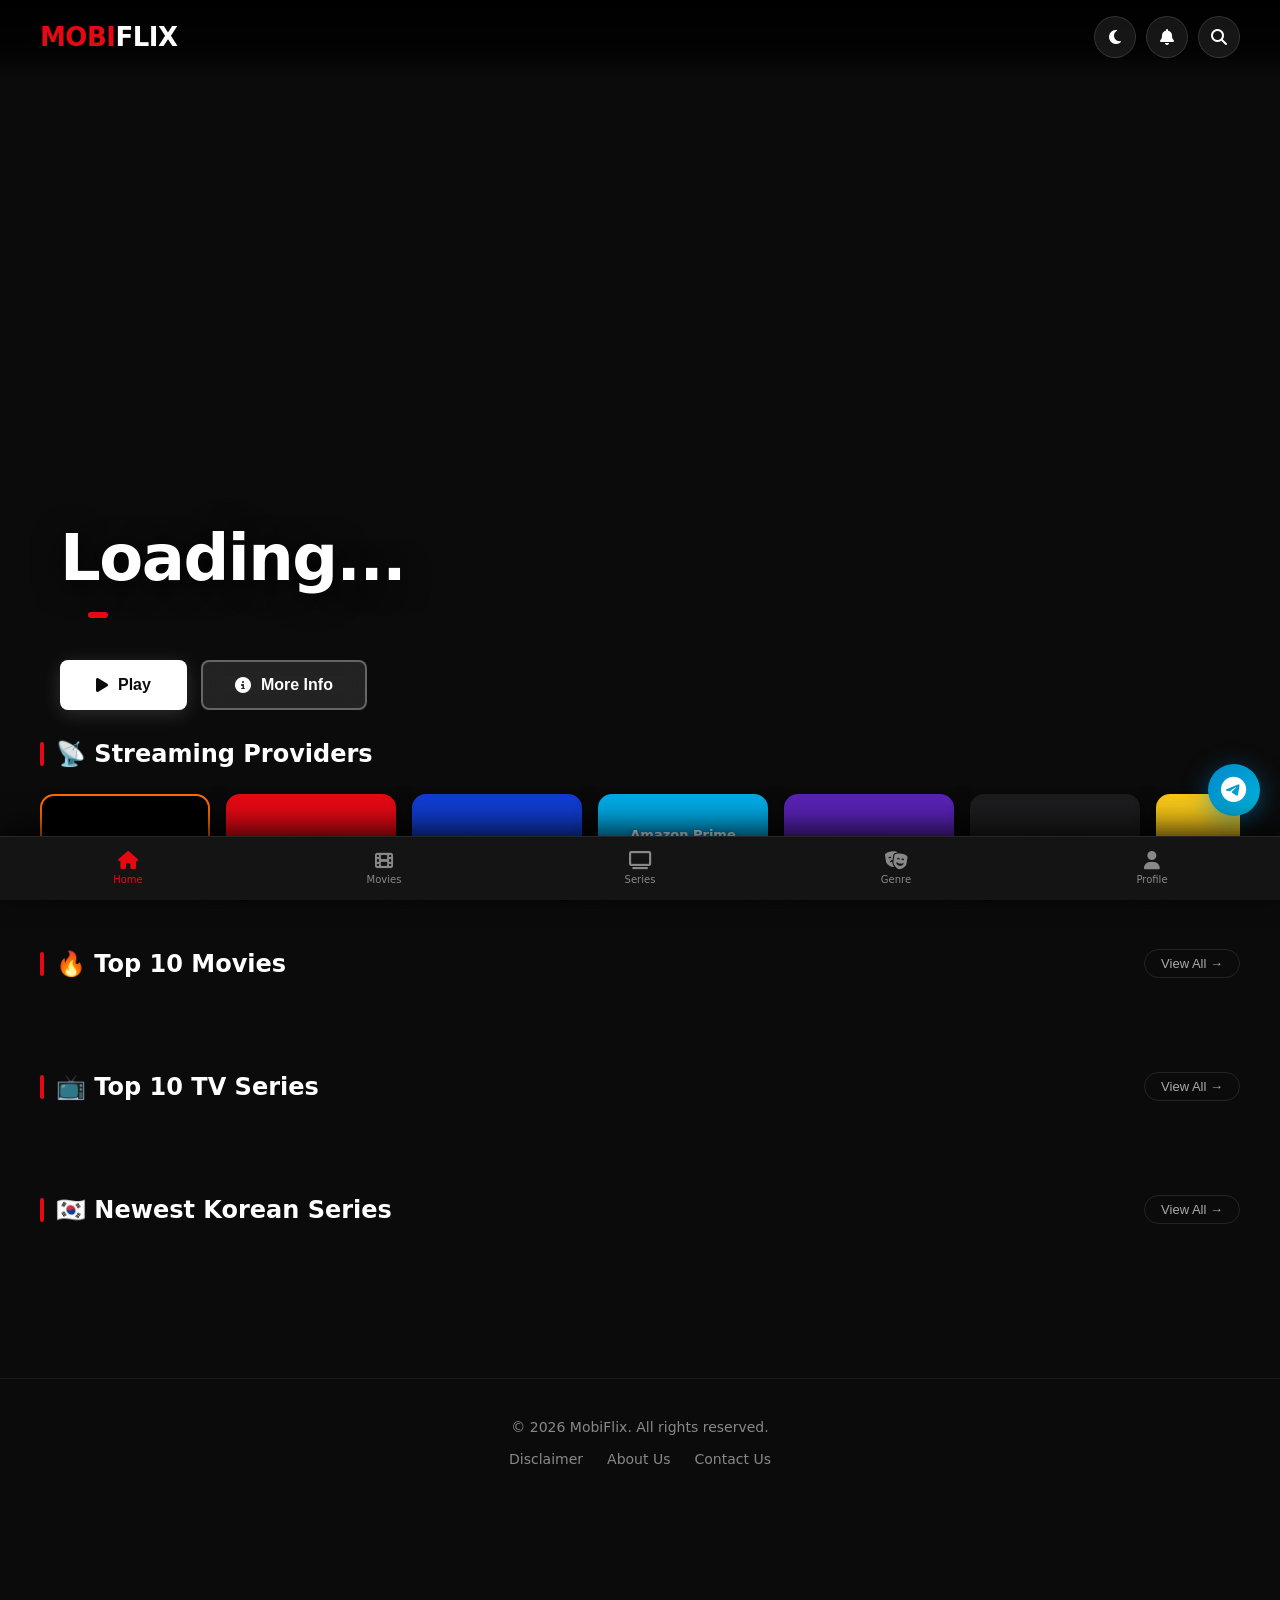
==== commit c6b5399a: "Update index.html" ====
--- a/index.html
+++ b/index.html
@@ -2,17 +2,19 @@
 <html lang="en">
 <head>
   <meta charset="UTF-8" />
+  <meta name="monetag" content="221555dfd9b2e68bac78cfba1fbb77c6">
+  <meta name="monetag" content="f94e5229b7c93b6616de1438c81d83f2">
   <meta name="viewport" content="width=device-width, initial-scale=1.0, viewport-fit=cover"/>
   <meta http-equiv="Cache-Control" content="no-cache, no-store, must-revalidate">
   <meta http-equiv="Pragma" content="no-cache">
   <meta http-equiv="Expires" content="0">
   <title>MobiFlix</title>
 
-  <link rel="stylesheet" href="home.css?v=66">
-  <link rel="manifest" href="manifest.json?v=66">
+  <link rel="stylesheet" href="home.css?v=153">
+  <link rel="manifest" href="manifest.json?v=153">
   <link rel="stylesheet" href="https://cdnjs.cloudflare.com/ajax/libs/font-awesome/6.5.1/css/all.min.css">
-  <script defer src="auth.js?v=66"></script>
-  <script defer src="home.js?v=66"></script>
+  <script defer src="auth.js?v=153"></script>
+  <script defer src="home.js?v=153"></script>
 
   <style>
     /* ✅ LOGIN TELEGRAM NOTE */
@@ -80,7 +82,7 @@
 
   <script>
     (function() {
-      const CURRENT_VERSION = 'v66';
+      const CURRENT_VERSION = 'v153';
       const CHECK_INTERVAL = 60000;
 
       async function checkForUpdates() {
@@ -879,4 +881,4 @@
   </a>
 
 </body>
-</html>+</html>
